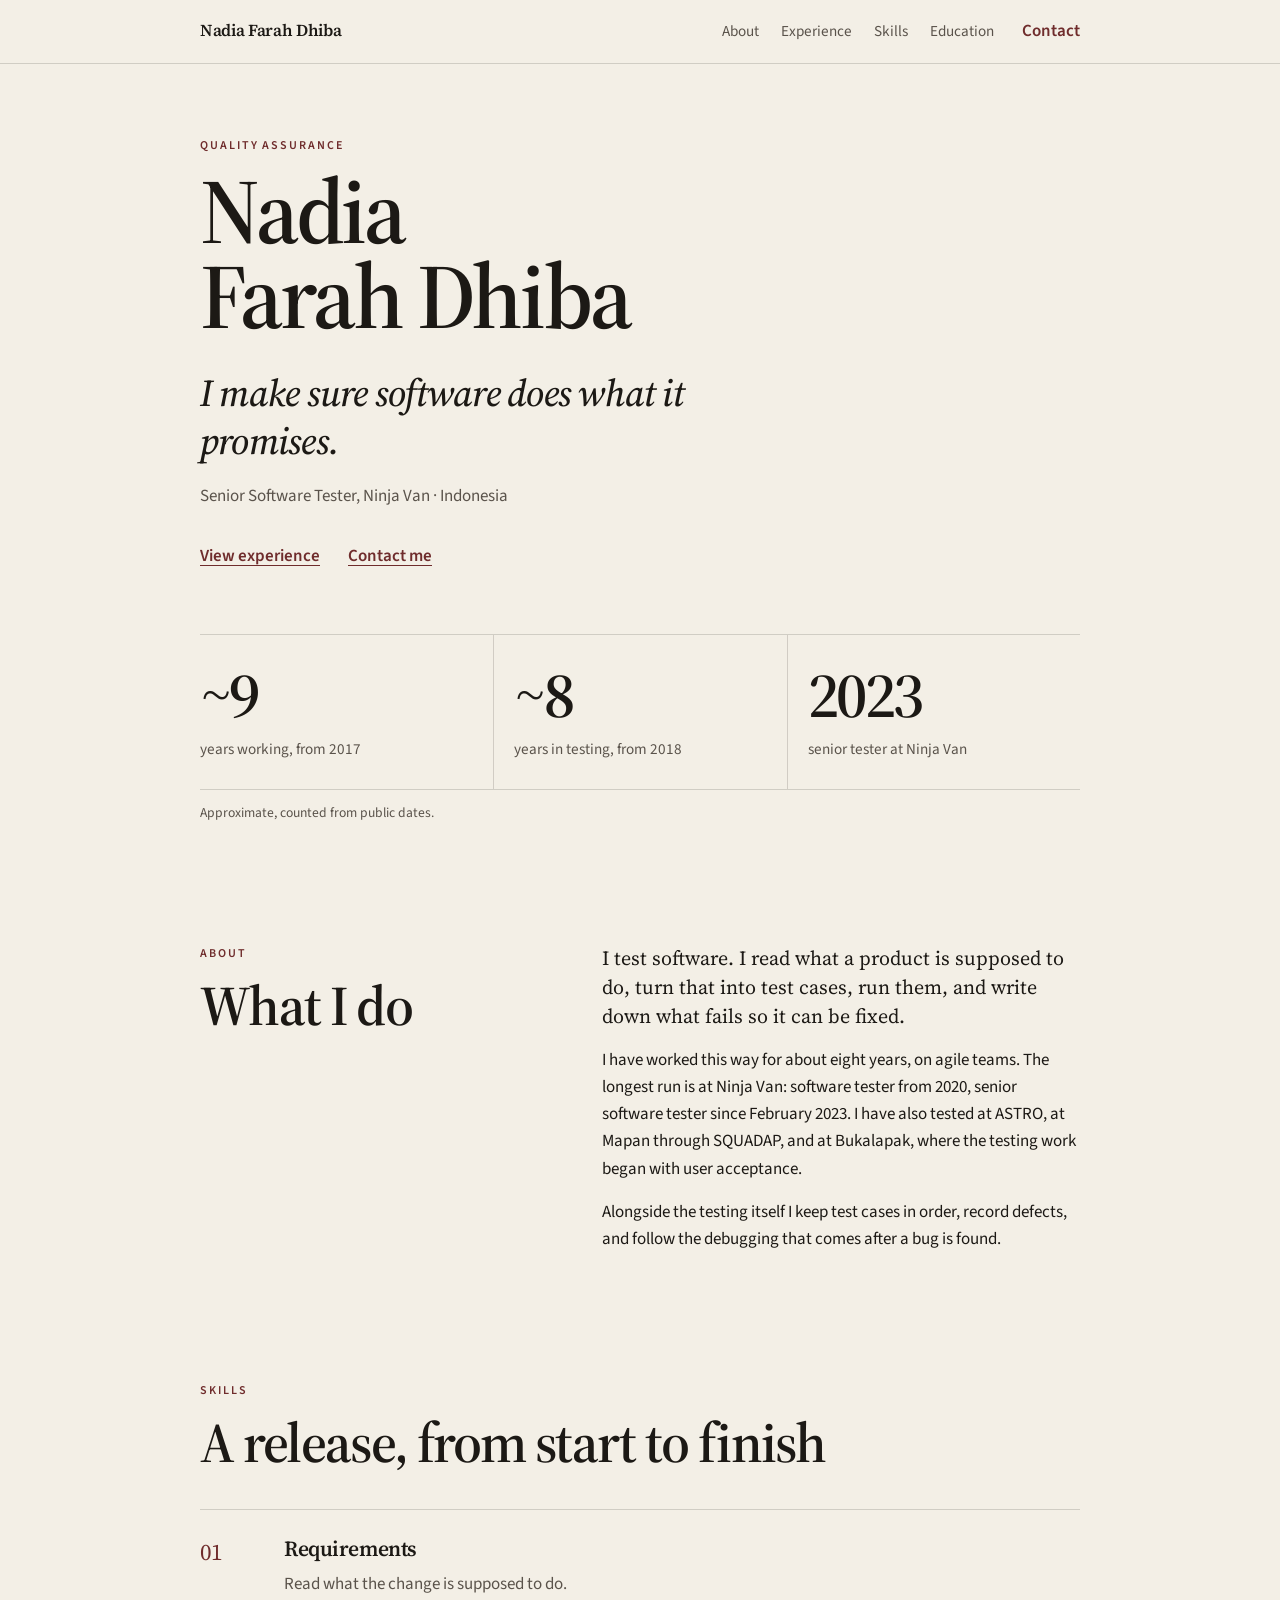
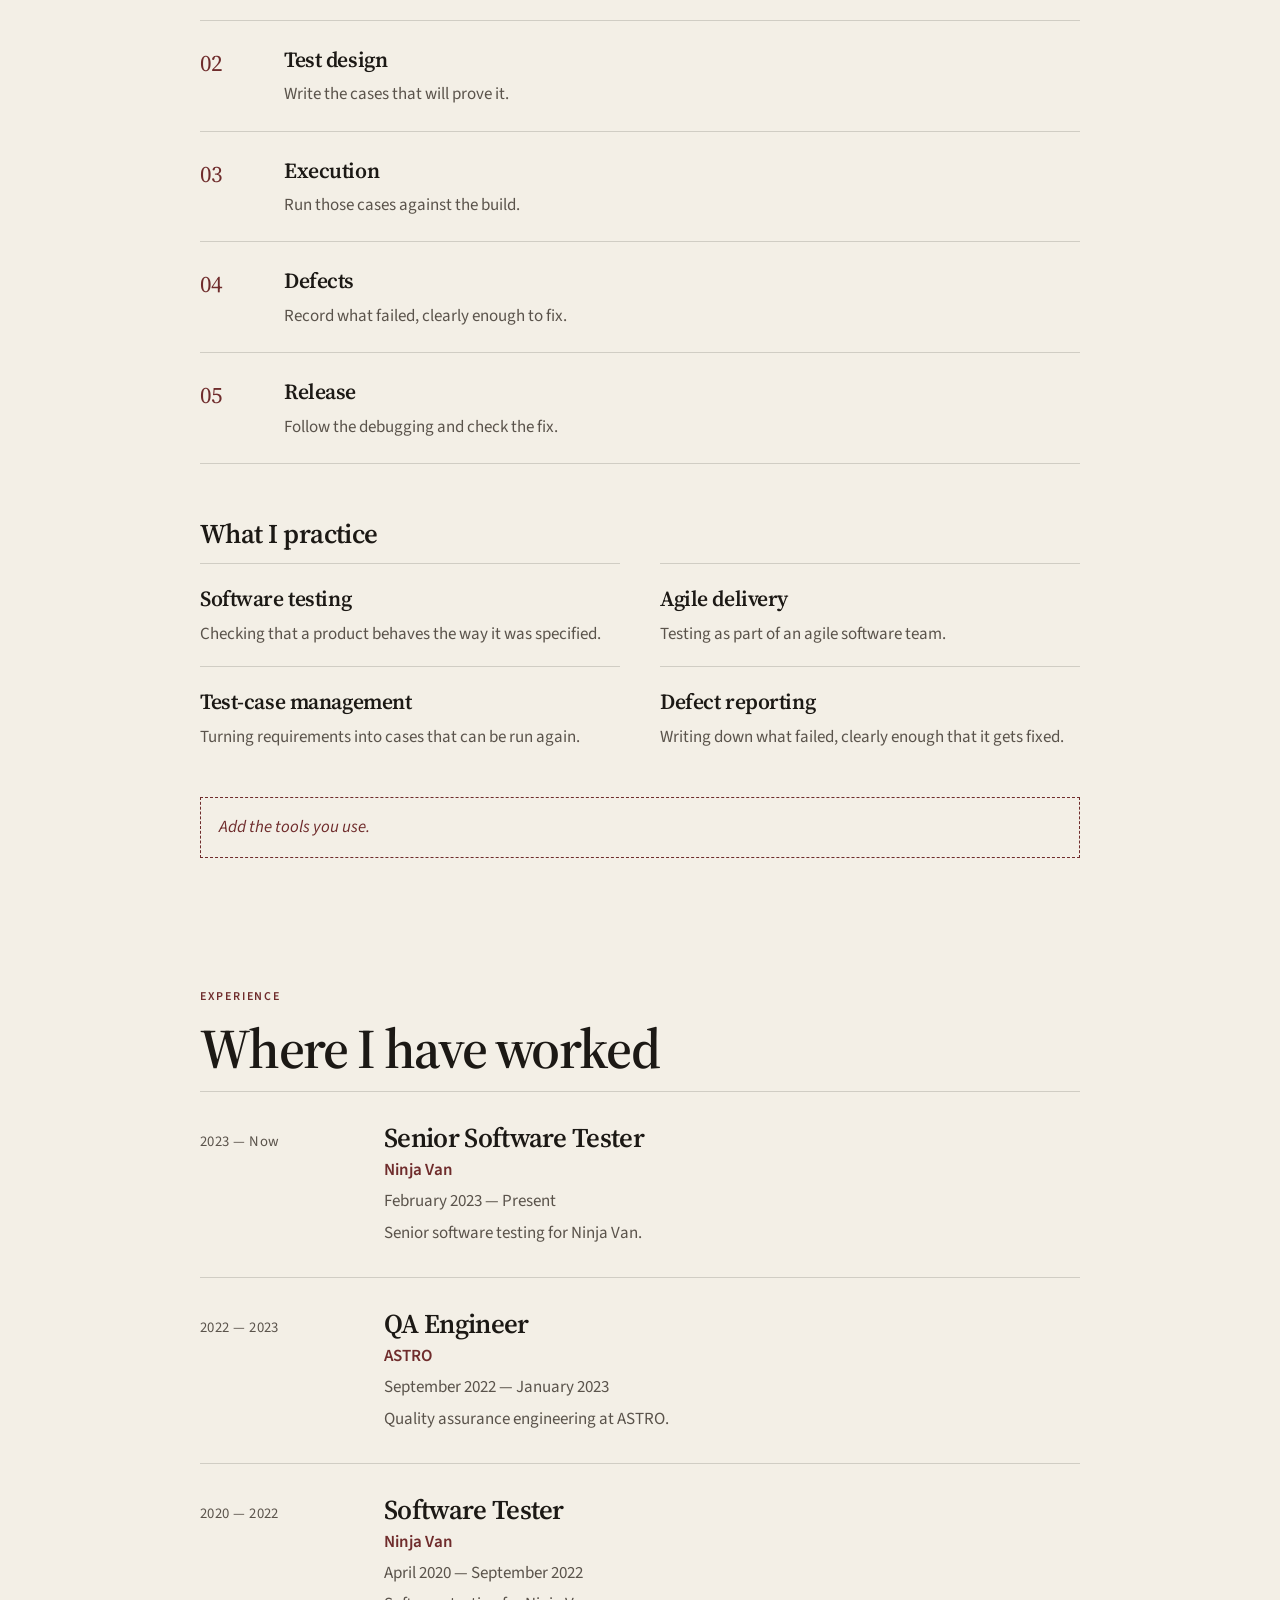
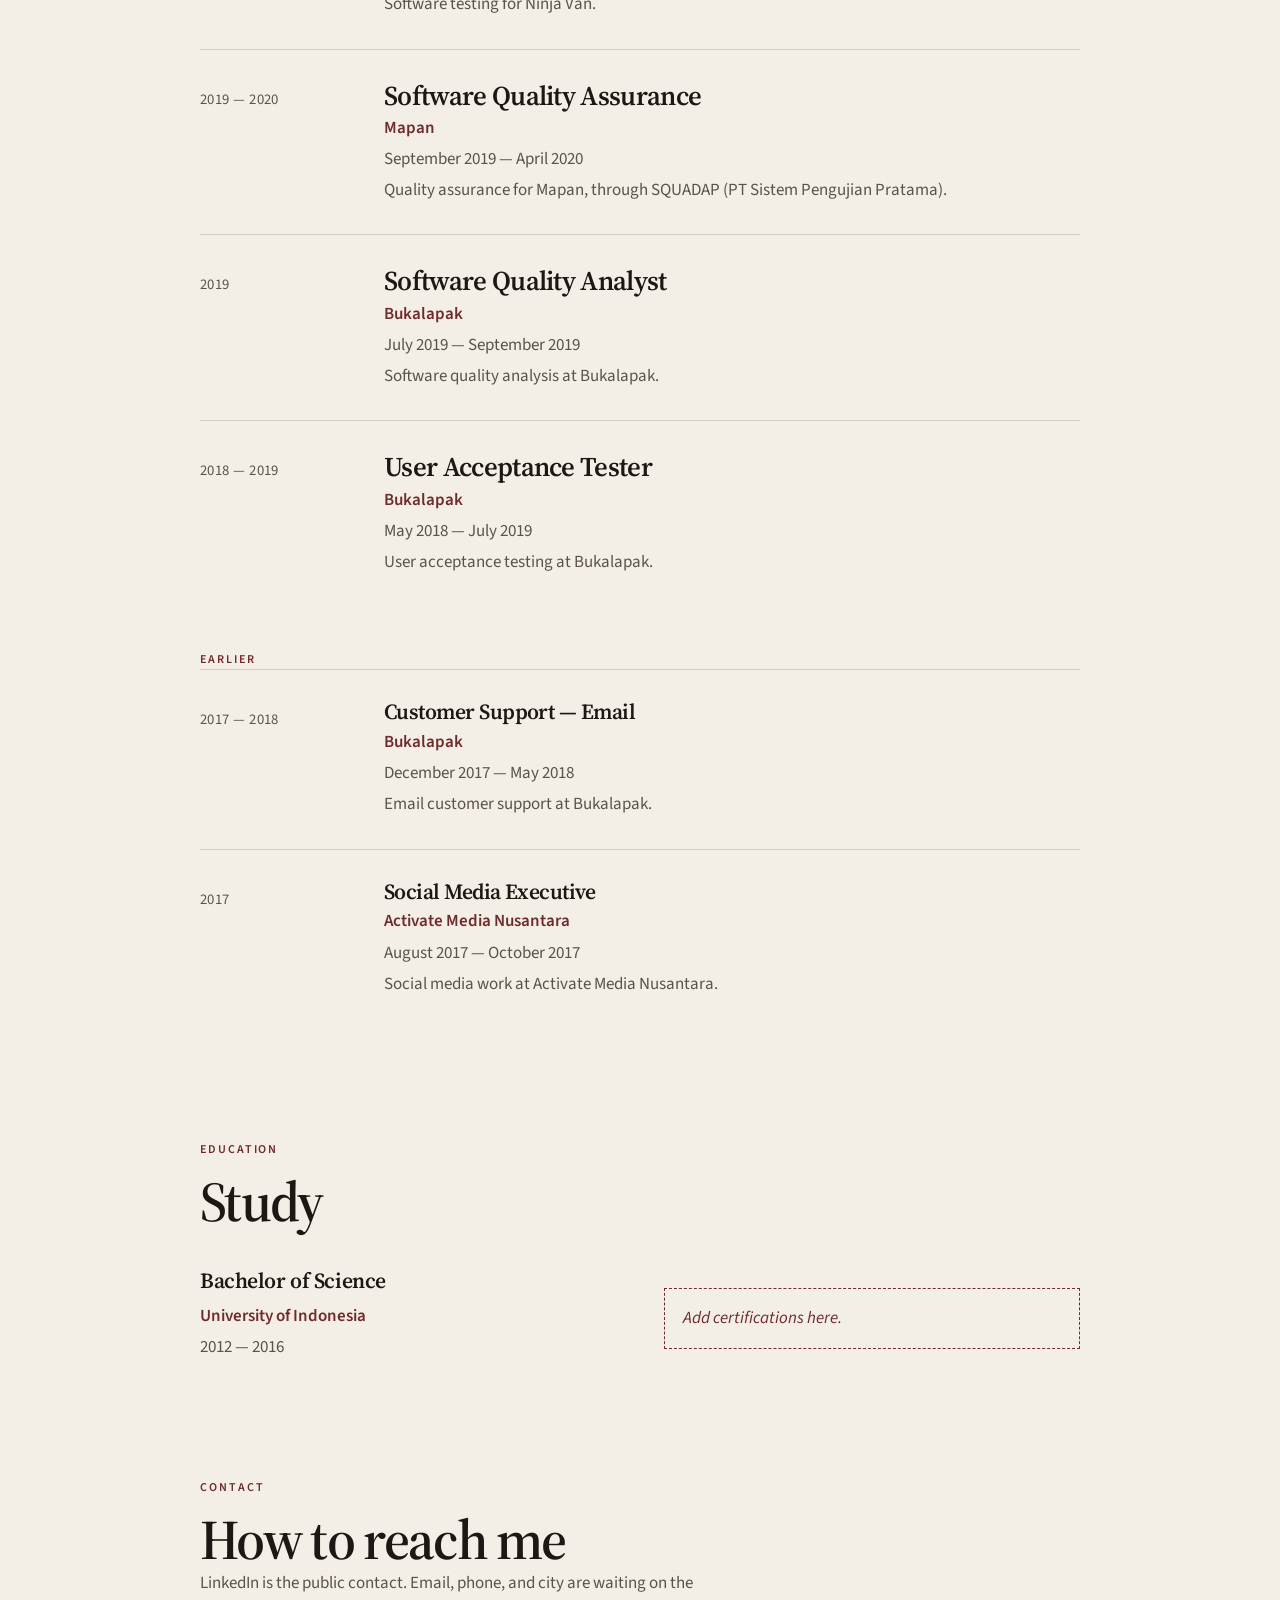
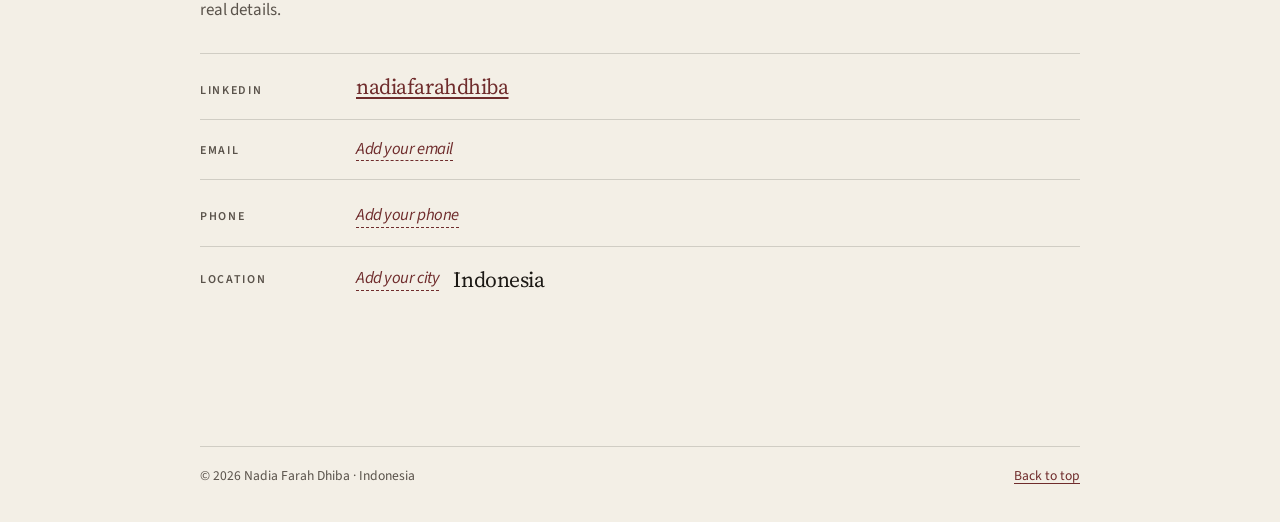
==== index.html @ 7f733e0b "Publish the editorial resume so it can be opened from a public link. Co-authored-by: Cursor <cursora" ====
<!DOCTYPE html>
<html lang="en">
<head>
<meta charset="utf-8">
<meta name="viewport" content="width=device-width, initial-scale=1">
<title>Nadia Farah Dhiba — Senior Software Tester</title>
<meta name="description" content="Nadia Farah Dhiba, senior software tester at Ninja Van. Experience, how she tests, and how to get in touch.">
<meta name="theme-color" content="#f3efe6">
<meta property="og:title" content="Nadia Farah Dhiba — Senior Software Tester">
<meta property="og:description" content="A resume: testing work at Ninja Van, ASTRO, Mapan, and Bukalapak.">
<meta property="og:type" content="profile">
<link rel="preconnect" href="https://fonts.googleapis.com">
<link rel="preconnect" href="https://fonts.gstatic.com" crossorigin>
<link href="https://fonts.googleapis.com/css2?family=Source+Sans+3:ital,wght@0,400;0,600;1,400&family=Source+Serif+4:ital,opsz,wght@0,8..60,500;0,8..60,600;1,8..60,500&display=swap" rel="stylesheet">
<link rel="stylesheet" href="css/styles.css">
<script>document.documentElement.classList.add("js");</script>
<script src="js/main.js" defer></script>
</head>
<body>
<a class="skip" href="#about">Skip to about</a>

<header class="site-nav">
  <div class="wrap nav-inner">
    <a class="brand" href="#top">Nadia Farah Dhiba</a>
    <nav class="links" aria-label="Sections" data-nav></nav>
    <a class="nav-contact" href="#contact" data-field="nav.contact">Contact</a>
  </div>
</header>

<main id="top">
  <section class="hero">
    <div class="wrap">
      <!-- Portrait: add an image here when you have one. Until then the name is the visual. -->
      <p class="kicker" data-field="hero.kicker"></p>
      <h1 class="name">
        <span data-field="hero.givenName"></span>
        <span data-field="hero.familyName"></span>
      </h1>
      <p class="tagline" data-field="hero.tagline"></p>
      <p class="role-line" data-field="hero.roleLine"></p>
      <p class="cta">
        <a href="#experience" data-field="hero.viewExperience"></a>
        <a href="#contact" data-field="hero.contact"></a>
      </p>
    </div>
  </section>

  <section class="stats reveal" aria-label="At a glance">
    <div class="wrap">
      <div class="stat-row" data-stats></div>
      <p class="stat-note" data-field="statsNote"></p>
    </div>
  </section>

  <section class="sec reveal" id="about">
    <div class="wrap about-grid">
      <div>
        <p class="kicker" data-field="about.kicker"></p>
        <h2 class="title" data-field="about.title"></h2>
      </div>
      <div class="prose" data-paragraphs="about.paragraphs"></div>
    </div>
  </section>

  <section class="sec reveal" id="skills">
    <div class="wrap">
      <p class="kicker" data-field="skills.kicker"></p>
      <h2 class="title" data-field="skills.title"></h2>
      <ol class="process" data-process></ol>
      <h3 class="subhead" data-field="skills.groupsTitle"></h3>
      <ul class="skill-list" data-skills></ul>
      <div data-tools></div>
    </div>
  </section>

  <section class="sec reveal" id="experience">
    <!-- Add real achievement bullets in js/main.js, on each job's bullets array. -->
    <div class="wrap">
      <p class="kicker" data-field="experience.kicker"></p>
      <h2 class="title" data-field="experience.title"></h2>
      <div class="jobs" data-jobs></div>
    </div>
  </section>

  <section class="sec reveal" id="education">
    <div class="wrap">
      <p class="kicker" data-field="education.kicker"></p>
      <h2 class="title" data-field="education.title"></h2>
      <div class="edu">
        <article data-degree></article>
        <div data-certs></div>
      </div>
    </div>
  </section>

  <section class="sec reveal" id="contact">
    <div class="wrap">
      <p class="kicker" data-field="contact.kicker"></p>
      <h2 class="title" data-field="contact.title"></h2>
      <p class="intro" data-field="contact.intro"></p>
      <dl class="contact-list" data-contact></dl>
    </div>
  </section>
</main>

<footer>
  <div class="wrap footer-inner">
    <span data-footer></span>
    <a href="#top" data-field="backToTop"></a>
  </div>
</footer>

<noscript>
  <p class="wrap noscript">This resume is drawn from js/main.js. Enable JavaScript to read it.</p>
</noscript>
</body>
</html>
---- css/styles.css ----
:root {
  --paper: #f3efe6;
  --ink: #1c1915;
  --muted: #5a534b;
  --line: rgba(28, 25, 21, 0.16);
  --accent: #6f2c2c;
  --serif: "Source Serif 4", Palatino, "Palatino Linotype", Georgia, serif;
  --sans: "Source Sans 3", "Helvetica Neue", Helvetica, Arial, sans-serif;
  --wrap: 880px;
  --nav: 64px;
}

* { box-sizing: border-box; }

html {
  scroll-behavior: smooth;
  scroll-padding-top: calc(var(--nav) + 12px);
}

body {
  margin: 0;
  background: var(--paper);
  color: var(--ink);
  font-family: var(--sans);
  font-size: 17px;
  line-height: 1.6;
  font-weight: 400;
  text-rendering: optimizeLegibility;
  -webkit-font-smoothing: antialiased;
}

::selection {
  background: #ead7d2;
  color: var(--ink);
}

:focus-visible {
  outline: 2px solid var(--accent);
  outline-offset: 3px;
}

a { color: inherit; }

.skip {
  position: absolute;
  left: 16px;
  top: -48px;
  background: var(--paper);
  color: var(--ink);
  padding: 8px 12px;
  z-index: 40;
}

.skip:focus { top: 12px; }

.wrap {
  width: min(var(--wrap), calc(100% - 48px));
  margin-inline: auto;
}

.site-nav {
  position: sticky;
  top: 0;
  z-index: 20;
  height: var(--nav);
  background: var(--paper);
  border-bottom: 1px solid var(--line);
}

.nav-inner {
  height: 100%;
  display: flex;
  align-items: center;
  gap: 28px;
}

.brand {
  font-family: var(--serif);
  font-weight: 600;
  font-size: 1.05rem;
  letter-spacing: -0.02em;
  text-decoration: none;
  margin-right: auto;
  white-space: nowrap;
}

.links {
  display: flex;
  gap: 22px;
}

.links a {
  color: var(--muted);
  text-decoration: none;
  font-size: 0.95rem;
  padding: 10px 0;
}

.links a:hover { color: var(--ink); }

.nav-contact {
  color: var(--accent);
  text-decoration: none;
  font-weight: 600;
  padding: 10px 0;
  white-space: nowrap;
}

.nav-contact:hover { text-decoration: underline; text-underline-offset: 4px; }

.hero { padding: 72px 0 28px; }

.kicker {
  margin: 0 0 14px;
  font-size: 0.75rem;
  font-weight: 600;
  letter-spacing: 0.16em;
  text-transform: uppercase;
  color: var(--accent);
}

.name {
  margin: 0;
  font-family: var(--serif);
  font-weight: 600;
  font-size: clamp(52px, 8vw, 92px);
  letter-spacing: -0.035em;
  line-height: 0.92;
}

.name span { display: block; }

.tagline {
  margin: 32px 0 0;
  max-width: 16em;
  font-family: var(--serif);
  font-style: italic;
  font-weight: 500;
  font-size: clamp(26px, 3.2vw, 38px);
  letter-spacing: -0.02em;
  line-height: 1.25;
}

.role-line {
  margin: 18px 0 0;
  color: var(--muted);
}

.cta {
  display: flex;
  flex-wrap: wrap;
  gap: 12px 28px;
  margin: 32px 0 0;
}

.cta a {
  color: var(--accent);
  font-weight: 600;
  text-underline-offset: 4px;
}

.stats { padding: 36px 0 8px; }

.stat-row {
  display: grid;
  grid-template-columns: repeat(3, minmax(0, 1fr));
  border-top: 1px solid var(--line);
  border-bottom: 1px solid var(--line);
}

.stat {
  padding: 28px 20px 28px 0;
}

.stat + .stat {
  padding-left: 20px;
  border-left: 1px solid var(--line);
}

.stat b {
  display: block;
  font-family: var(--serif);
  font-weight: 600;
  font-size: clamp(40px, 5vw, 64px);
  letter-spacing: -0.04em;
  line-height: 1;
}

.stat span {
  display: block;
  margin-top: 10px;
  max-width: 16em;
  color: var(--muted);
  font-size: 0.95rem;
}

.stat-note {
  margin: 12px 0 0;
  color: var(--muted);
  font-size: 0.85rem;
}

.sec { padding: clamp(72px, 10vw, 112px) 0 0; }

.title {
  margin: 0;
  font-family: var(--serif);
  font-weight: 600;
  font-size: clamp(36px, 5vw, 56px);
  letter-spacing: -0.03em;
  line-height: 1.05;
}

.about-grid {
  display: grid;
  grid-template-columns: minmax(0, 0.85fr) minmax(0, 1.15fr);
  gap: 28px 48px;
  align-items: start;
}

.prose p,
.intro {
  margin: 0 0 16px;
  max-width: 62ch;
}

.prose p:first-child {
  font-family: var(--serif);
  font-size: 1.25rem;
  line-height: 1.45;
}

.process {
  list-style: none;
  margin: 36px 0 0;
  padding: 0;
}

.process li {
  display: grid;
  grid-template-columns: 4.5rem minmax(0, 1fr);
  gap: 8px 12px;
  padding: 22px 0;
  border-top: 1px solid var(--line);
}

.process li:last-child { border-bottom: 1px solid var(--line); }

.step-no {
  font-family: var(--serif);
  font-size: 1.45rem;
  letter-spacing: -0.03em;
  color: var(--accent);
  padding-top: 2px;
}

.process h3,
.skill-list h3,
.degree h3 {
  margin: 0;
  font-family: var(--serif);
  font-size: 1.35rem;
  font-weight: 600;
  letter-spacing: -0.02em;
}

.process p,
.skill-list p,
.degree p,
.job .scope,
.job .period {
  margin: 4px 0 0;
  color: var(--muted);
}

.subhead {
  margin: 48px 0 0;
  font-family: var(--serif);
  font-size: 1.7rem;
  font-weight: 600;
  letter-spacing: -0.02em;
}

.skill-list {
  list-style: none;
  margin: 8px 0 0;
  padding: 0;
  display: grid;
  grid-template-columns: 1fr 1fr;
  gap: 0 40px;
}

.skill-list li {
  padding: 18px 0;
  border-top: 1px solid var(--line);
}

.unfilled {
  margin-top: 28px;
  padding: 16px 18px;
  border: 1px dashed var(--accent);
  color: var(--accent);
  font-style: italic;
}

.tool-list {
  margin: 12px 0 0;
  padding-left: 1.15rem;
}

.tool-list li { margin: 4px 0; }

.jobs { margin-top: 12px; }

.earlier-label {
  margin: 36px 0 0;
  padding-top: 8px;
}

.job {
  display: grid;
  grid-template-columns: 9.5rem minmax(0, 1fr);
  gap: 6px 32px;
  padding: 30px 0;
  border-top: 1px solid var(--line);
}

.when {
  margin: 0;
  padding-top: 8px;
  color: var(--muted);
  font-size: 0.92rem;
  letter-spacing: 0.03em;
}

.job h3 {
  margin: 0;
  font-family: var(--serif);
  font-size: 1.7rem;
  font-weight: 600;
  letter-spacing: -0.025em;
  line-height: 1.15;
}

.job.earlier h3 { font-size: 1.35rem; }

.company,
.degree .company {
  margin: 4px 0 0;
  color: var(--accent);
  font-weight: 600;
}

.job ul {
  margin: 12px 0 0;
  padding-left: 1.15rem;
}

.job li { margin: 6px 0; }

.edu {
  display: grid;
  grid-template-columns: 1fr 1fr;
  gap: 32px 48px;
  margin-top: 28px;
  align-items: start;
}

.degree { padding-top: 4px; }

.intro { color: var(--muted); }

.contact-list {
  margin: 28px 0 0;
  padding: 0;
}

.contact-row {
  display: grid;
  grid-template-columns: 8.5rem minmax(0, 1fr);
  gap: 12px 20px;
  align-items: baseline;
  padding: 18px 0;
  border-top: 1px solid var(--line);
}

.contact-row dt {
  margin: 0;
  font-size: 0.75rem;
  font-weight: 600;
  letter-spacing: 0.14em;
  text-transform: uppercase;
  color: var(--muted);
}

.contact-row dd {
  margin: 0;
  font-family: var(--serif);
  font-size: 1.35rem;
  letter-spacing: -0.02em;
  line-height: 1.35;
}

.contact-row a { color: var(--accent); text-underline-offset: 3px; }

.value-line {
  display: flex;
  flex-wrap: wrap;
  align-items: center;
  gap: 10px 14px;
}

.is-placeholder {
  color: var(--accent);
  font-style: italic;
  font-family: var(--sans);
  font-size: 1.05rem;
  border-bottom: 1px dashed var(--accent);
}

.copy {
  appearance: none;
  border: 1px solid var(--accent);
  background: transparent;
  color: var(--accent);
  font: 600 0.85rem/1 var(--sans);
  letter-spacing: 0.08em;
  text-transform: uppercase;
  min-height: 44px;
  padding: 0 14px;
  cursor: pointer;
}

.copy:hover { background: var(--accent); color: var(--paper); }

footer {
  margin-top: clamp(72px, 10vw, 112px);
  padding: 22px 0 36px;
  color: var(--muted);
  font-size: 0.85rem;
}

.footer-inner {
  display: flex;
  justify-content: space-between;
  gap: 12px 24px;
  flex-wrap: wrap;
  border-top: 1px solid var(--line);
  padding-top: 18px;
}

footer a { color: var(--accent); text-underline-offset: 3px; }

.noscript {
  padding: 24px 0 48px;
}

.js .reveal {
  opacity: 0;
  transform: translateY(18px);
}

.js .reveal.in {
  opacity: 1;
  transform: none;
  transition: opacity 0.7s ease, transform 0.7s ease;
}

@media (max-width: 720px) {
  .wrap { width: min(var(--wrap), calc(100% - 32px)); }

  .site-nav { height: auto; }

  .nav-inner {
    flex-wrap: wrap;
    height: auto;
    padding: 10px 0;
    gap: 4px 16px;
  }

  .links {
    order: 3;
    width: 100%;
    gap: 16px;
    overflow-x: auto;
    flex-wrap: nowrap;
  }

  .about-grid,
  .edu,
  .skill-list,
  .stat-row,
  .job,
  .contact-row {
    grid-template-columns: 1fr;
  }

  .stat + .stat {
    padding-left: 0;
    border-left: 0;
    border-top: 1px solid var(--line);
  }

  .stat { padding: 22px 0; }

  .when { padding-top: 0; }

  .job { gap: 4px; padding: 24px 0; }

  .contact-row dd { font-size: 1.2rem; }
}

@media (prefers-reduced-motion: reduce) {
  html { scroll-behavior: auto; }

  .js .reveal {
    opacity: 1;
    transform: none;
    transition: none;
  }
}

@media print {
  .site-nav, .skip, .cta, .copy { display: none; }
  .js .reveal { opacity: 1; transform: none; }
  body { background: white; }
}
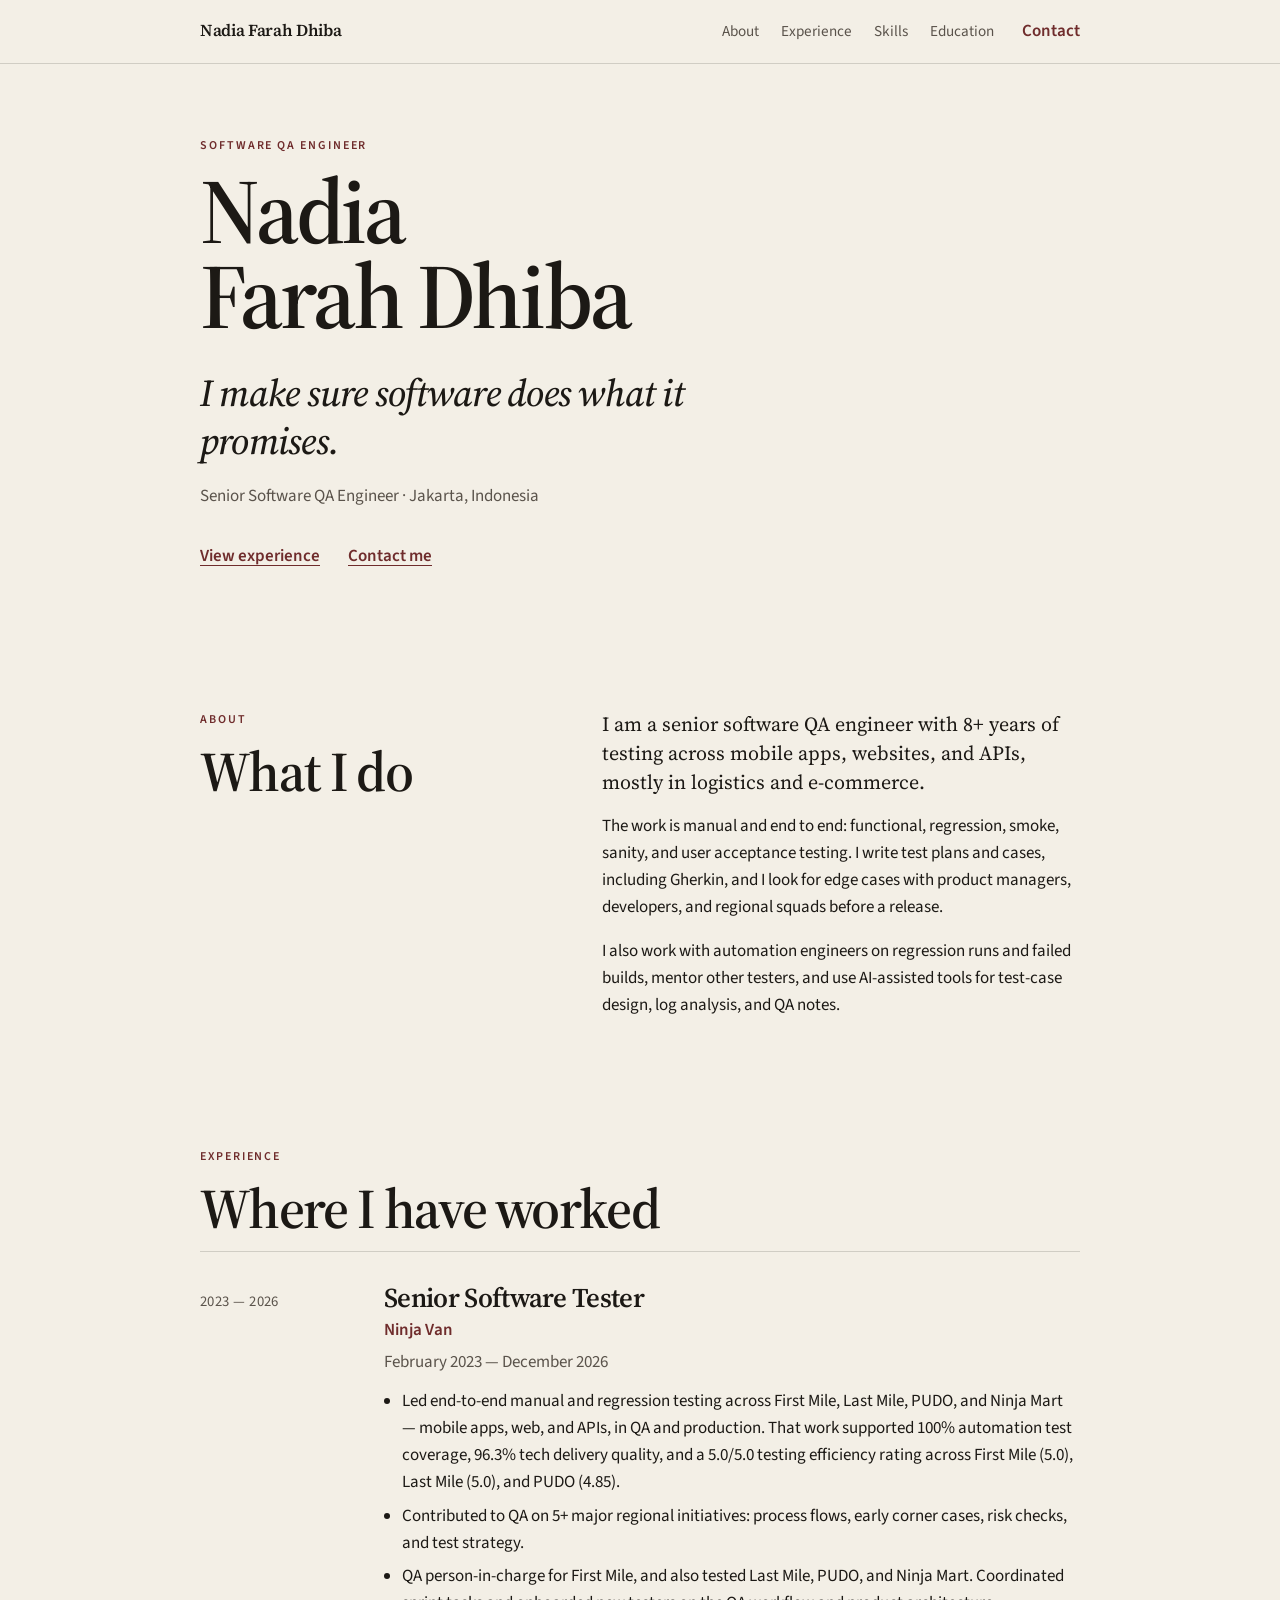
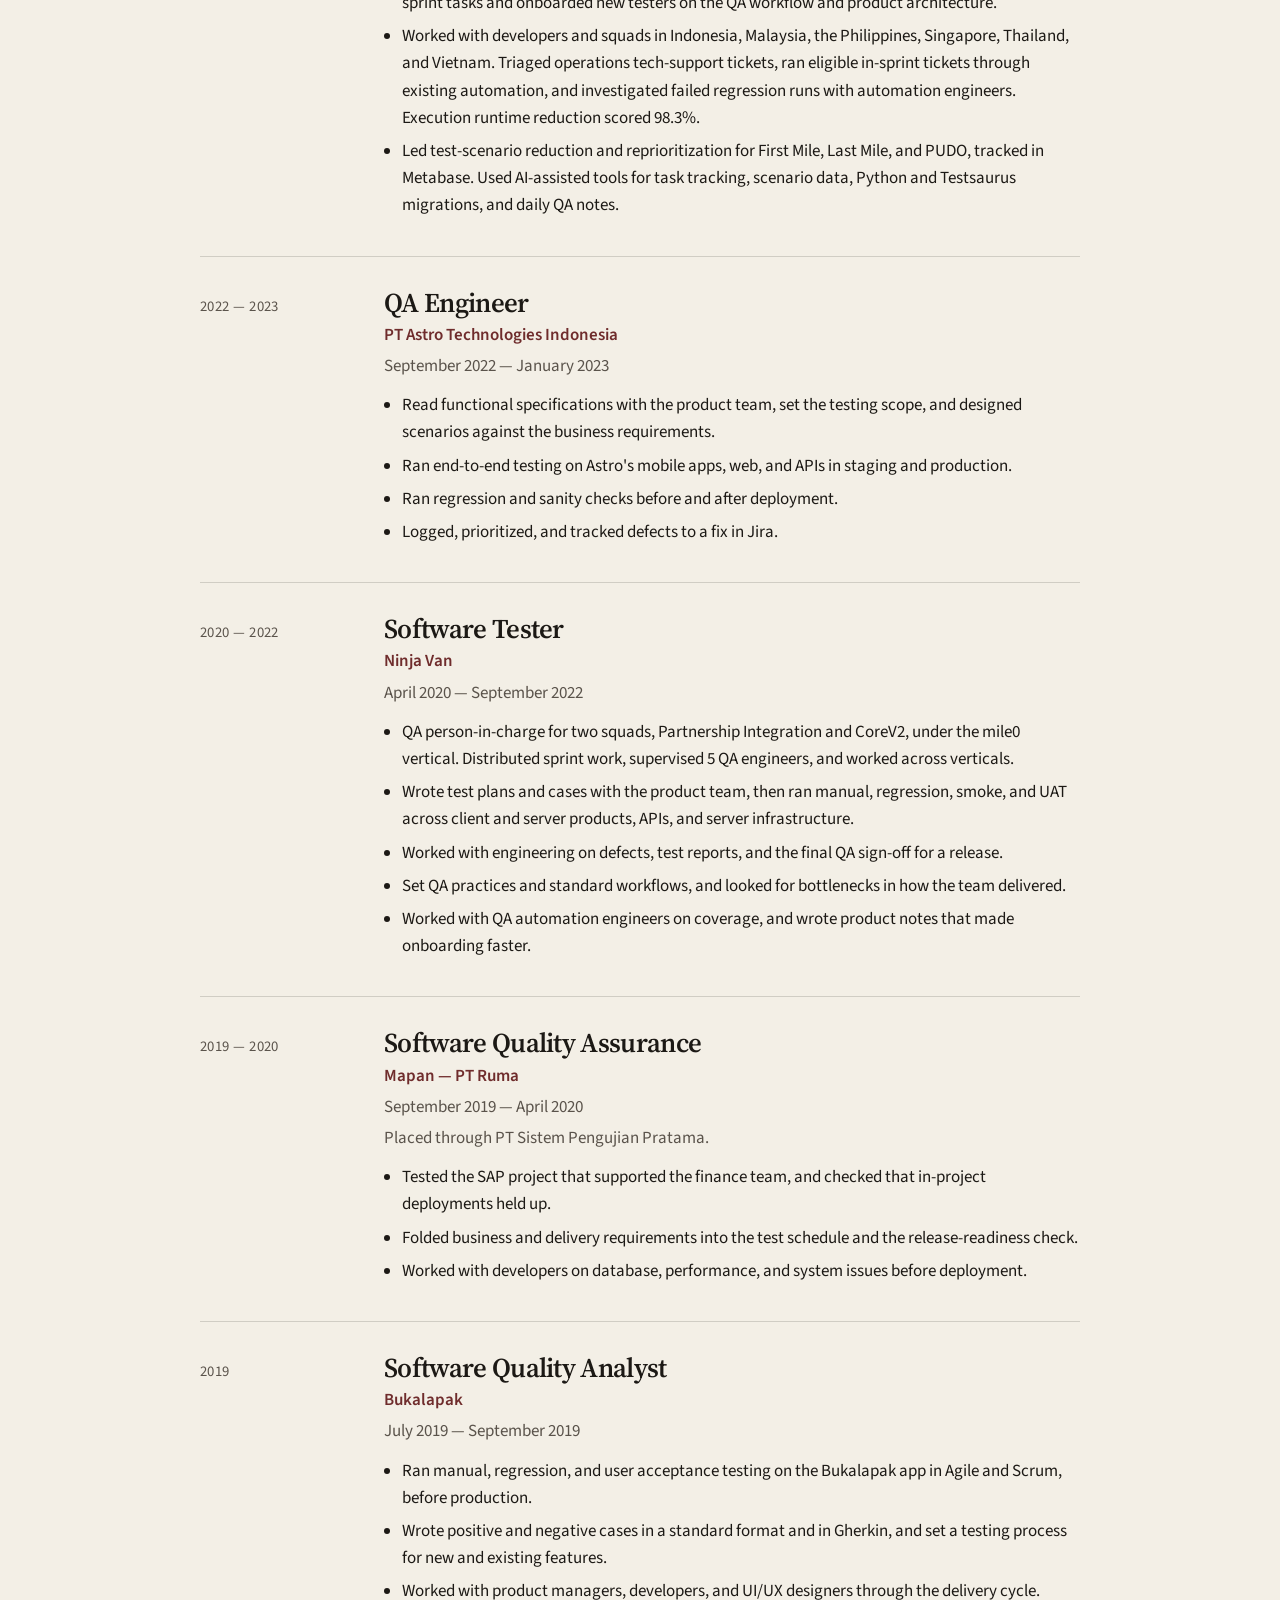
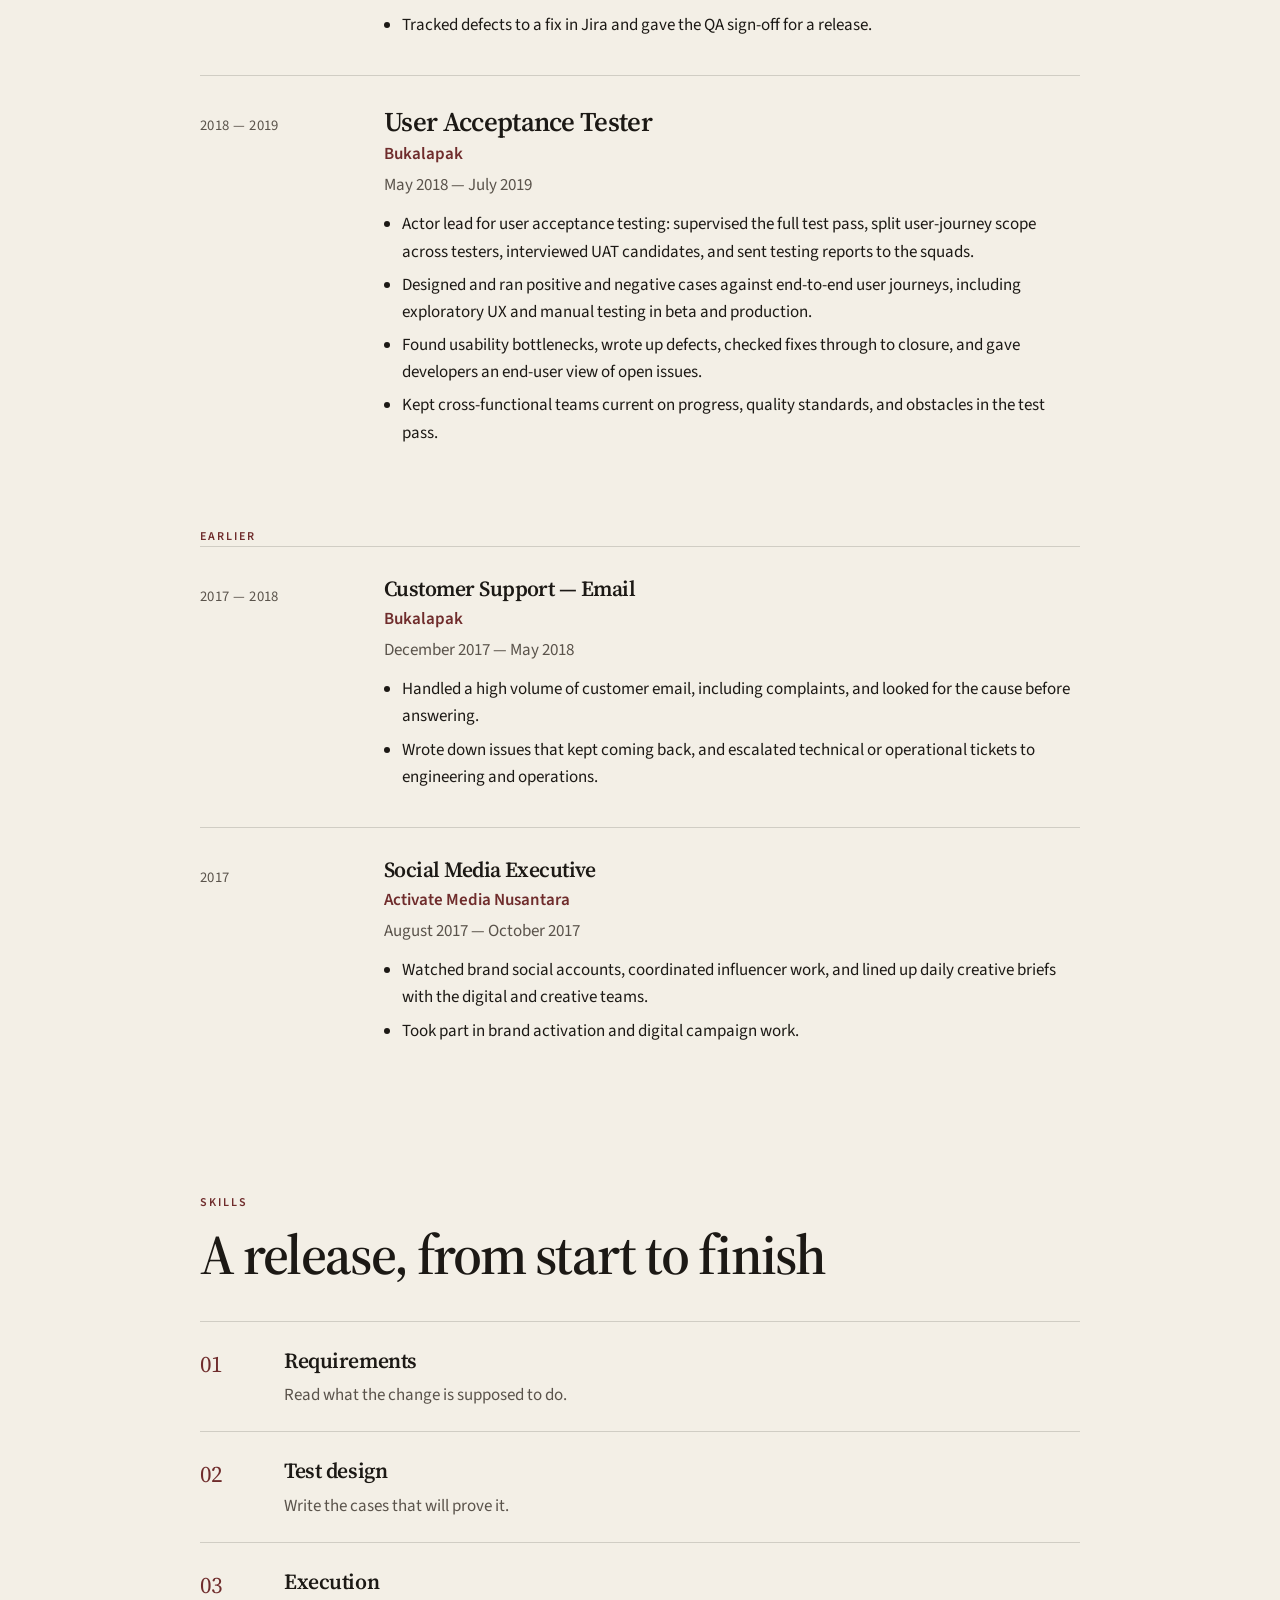
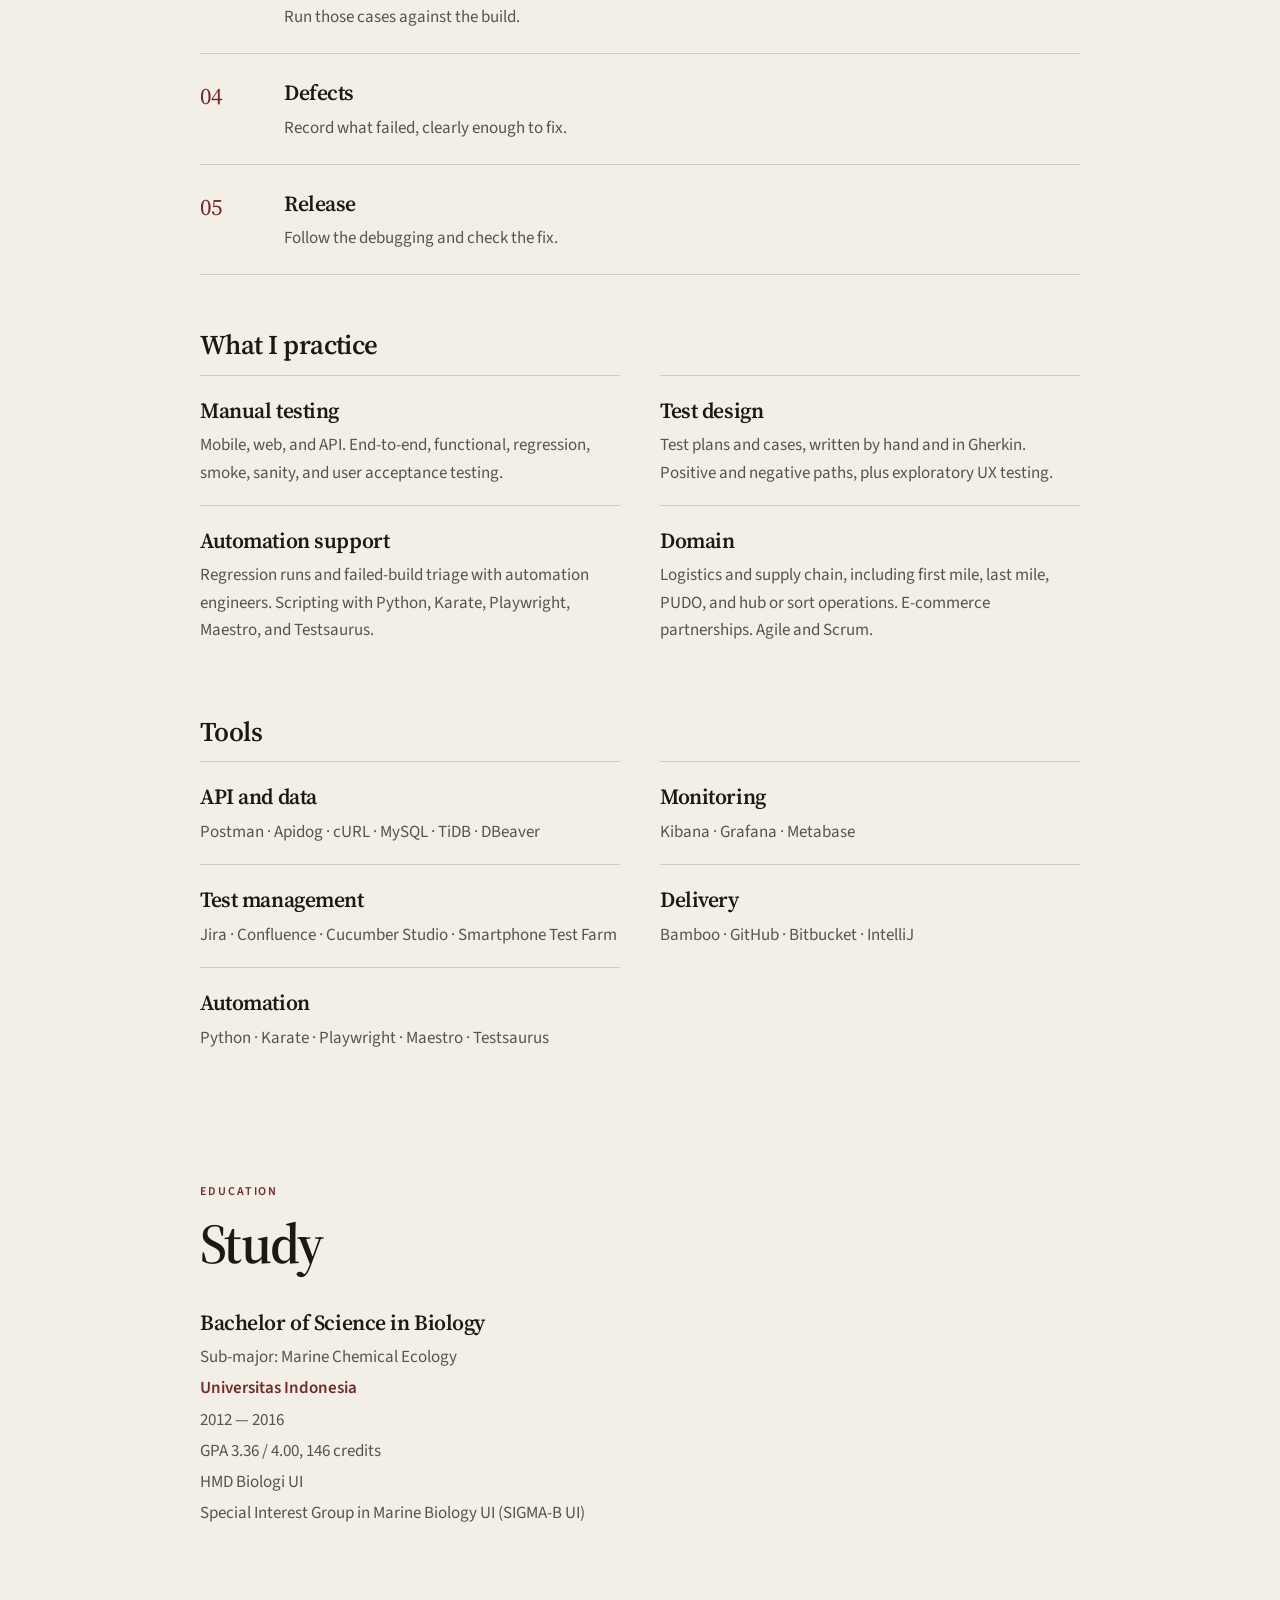
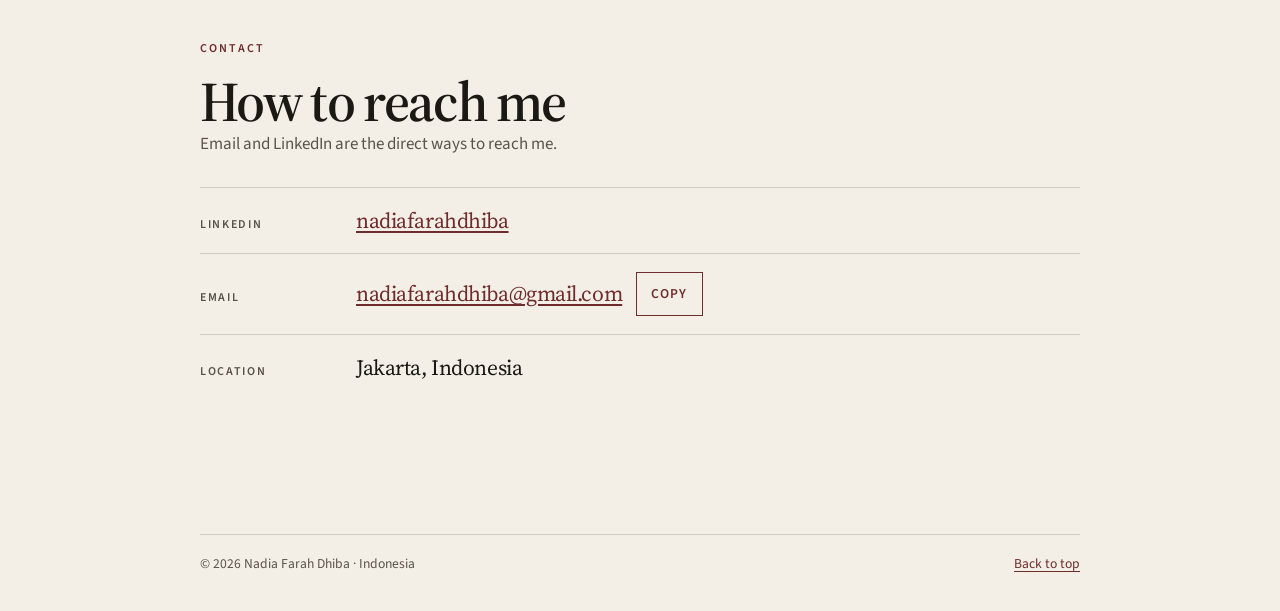
==== commit 26fc8bec: "Show the resume's real experience, tools, and contact details. The introduction no longer presents a" ====
--- a/index.html
+++ b/index.html
@@ -3,11 +3,11 @@
 <head>
 <meta charset="utf-8">
 <meta name="viewport" content="width=device-width, initial-scale=1">
-<title>Nadia Farah Dhiba — Senior Software Tester</title>
-<meta name="description" content="Nadia Farah Dhiba, senior software tester at Ninja Van. Experience, how she tests, and how to get in touch.">
+<title>Nadia Farah Dhiba — Senior Software QA Engineer</title>
+<meta name="description" content="Nadia Farah Dhiba, senior software QA engineer in Jakarta. Experience, tools, and how to get in touch.">
 <meta name="theme-color" content="#f3efe6">
-<meta property="og:title" content="Nadia Farah Dhiba — Senior Software Tester">
-<meta property="og:description" content="A resume: testing work at Ninja Van, ASTRO, Mapan, and Bukalapak.">
+<meta property="og:title" content="Nadia Farah Dhiba — Senior Software QA Engineer">
+<meta property="og:description" content="A resume: quality assurance across mobile, web, and APIs.">
 <meta property="og:type" content="profile">
 <link rel="preconnect" href="https://fonts.googleapis.com">
 <link rel="preconnect" href="https://fonts.gstatic.com" crossorigin>
@@ -45,13 +45,6 @@
     </div>
   </section>
 
-  <section class="stats reveal" aria-label="At a glance">
-    <div class="wrap">
-      <div class="stat-row" data-stats></div>
-      <p class="stat-note" data-field="statsNote"></p>
-    </div>
-  </section>
-
   <section class="sec reveal" id="about">
     <div class="wrap about-grid">
       <div>
@@ -62,6 +55,14 @@
     </div>
   </section>
 
+  <section class="sec reveal" id="experience">
+    <div class="wrap">
+      <p class="kicker" data-field="experience.kicker"></p>
+      <h2 class="title" data-field="experience.title"></h2>
+      <div class="jobs" data-jobs></div>
+    </div>
+  </section>
+
   <section class="sec reveal" id="skills">
     <div class="wrap">
       <p class="kicker" data-field="skills.kicker"></p>
@@ -69,16 +70,8 @@
       <ol class="process" data-process></ol>
       <h3 class="subhead" data-field="skills.groupsTitle"></h3>
       <ul class="skill-list" data-skills></ul>
+      <h3 class="subhead" data-field="toolsTitle"></h3>
       <div data-tools></div>
-    </div>
-  </section>
-
-  <section class="sec reveal" id="experience">
-    <!-- Add real achievement bullets in js/main.js, on each job's bullets array. -->
-    <div class="wrap">
-      <p class="kicker" data-field="experience.kicker"></p>
-      <h2 class="title" data-field="experience.title"></h2>
-      <div class="jobs" data-jobs></div>
     </div>
   </section>
 
--- a/css/styles.css
+++ b/css/styles.css
@@ -366,6 +366,8 @@
   align-items: start;
 }
 
+.edu-single { grid-template-columns: minmax(0, 36rem); }
+
 .degree { padding-top: 4px; }
 
 .intro { color: var(--muted); }
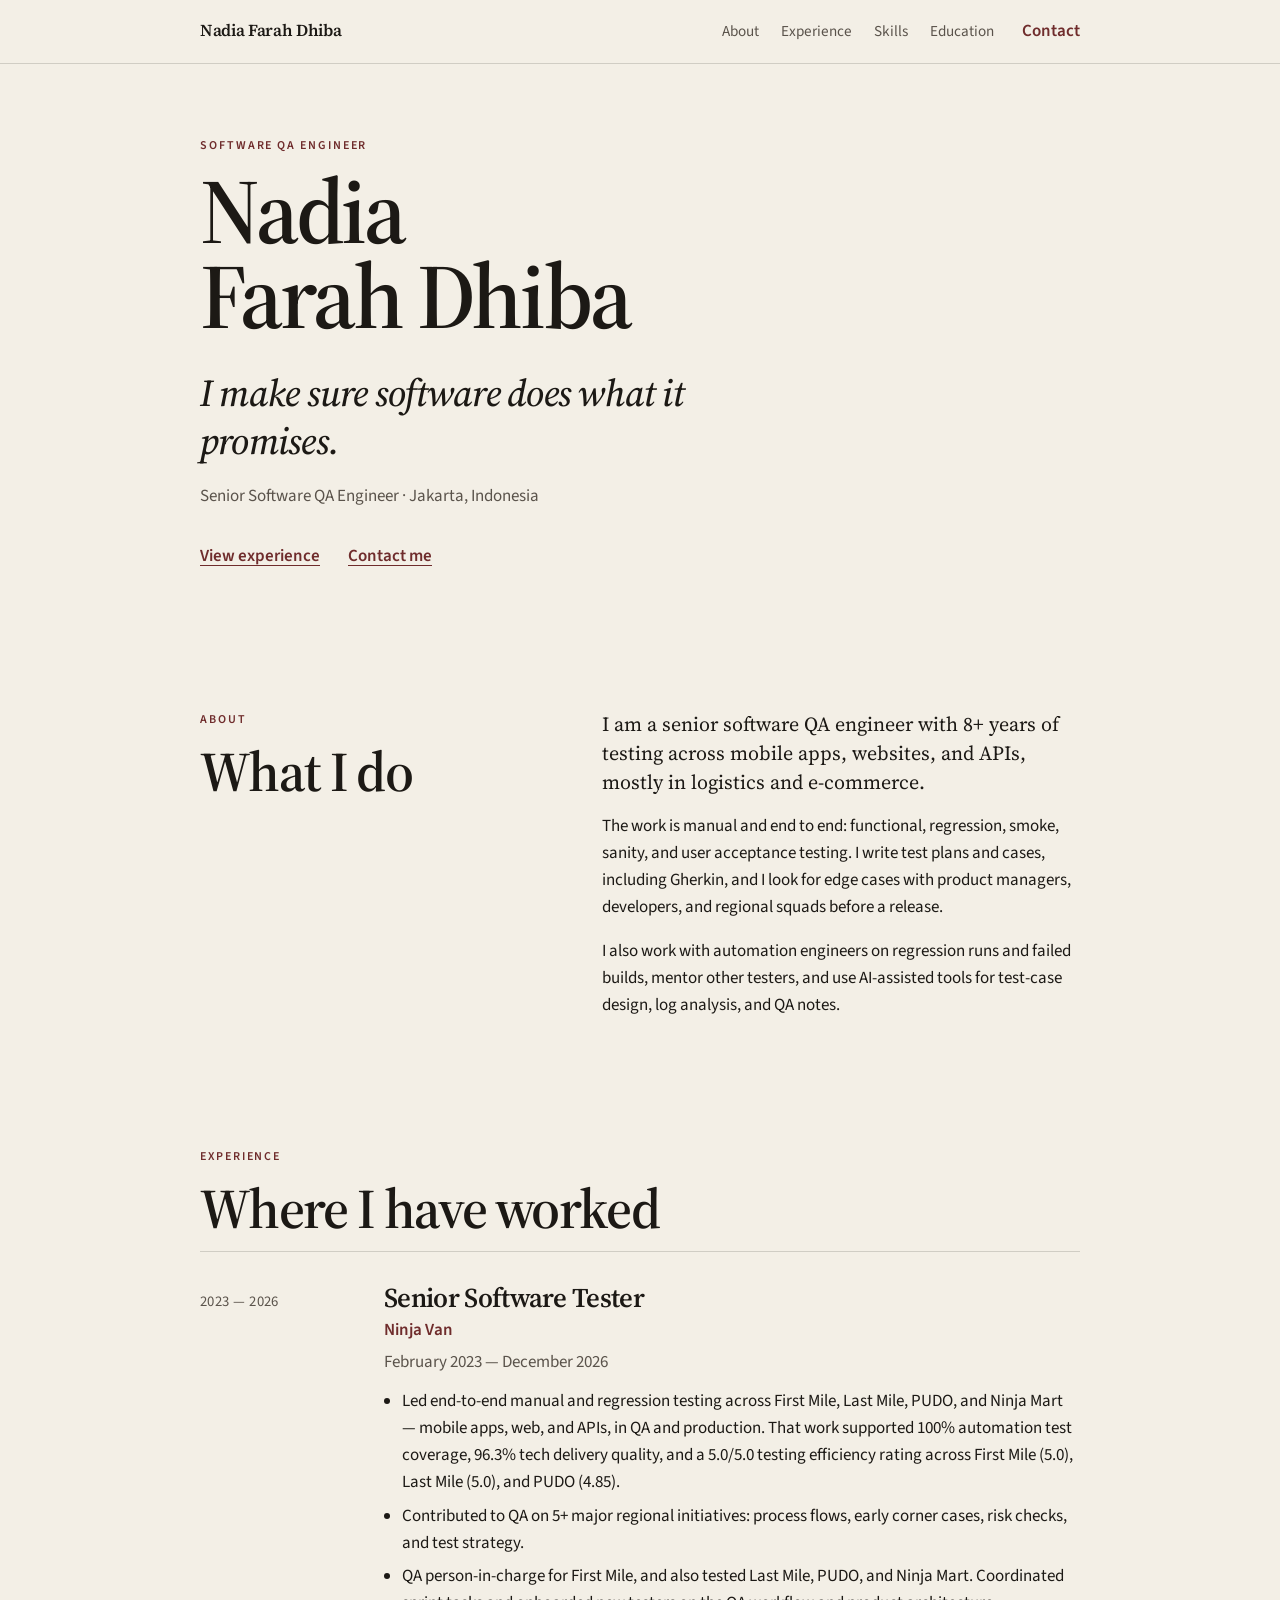
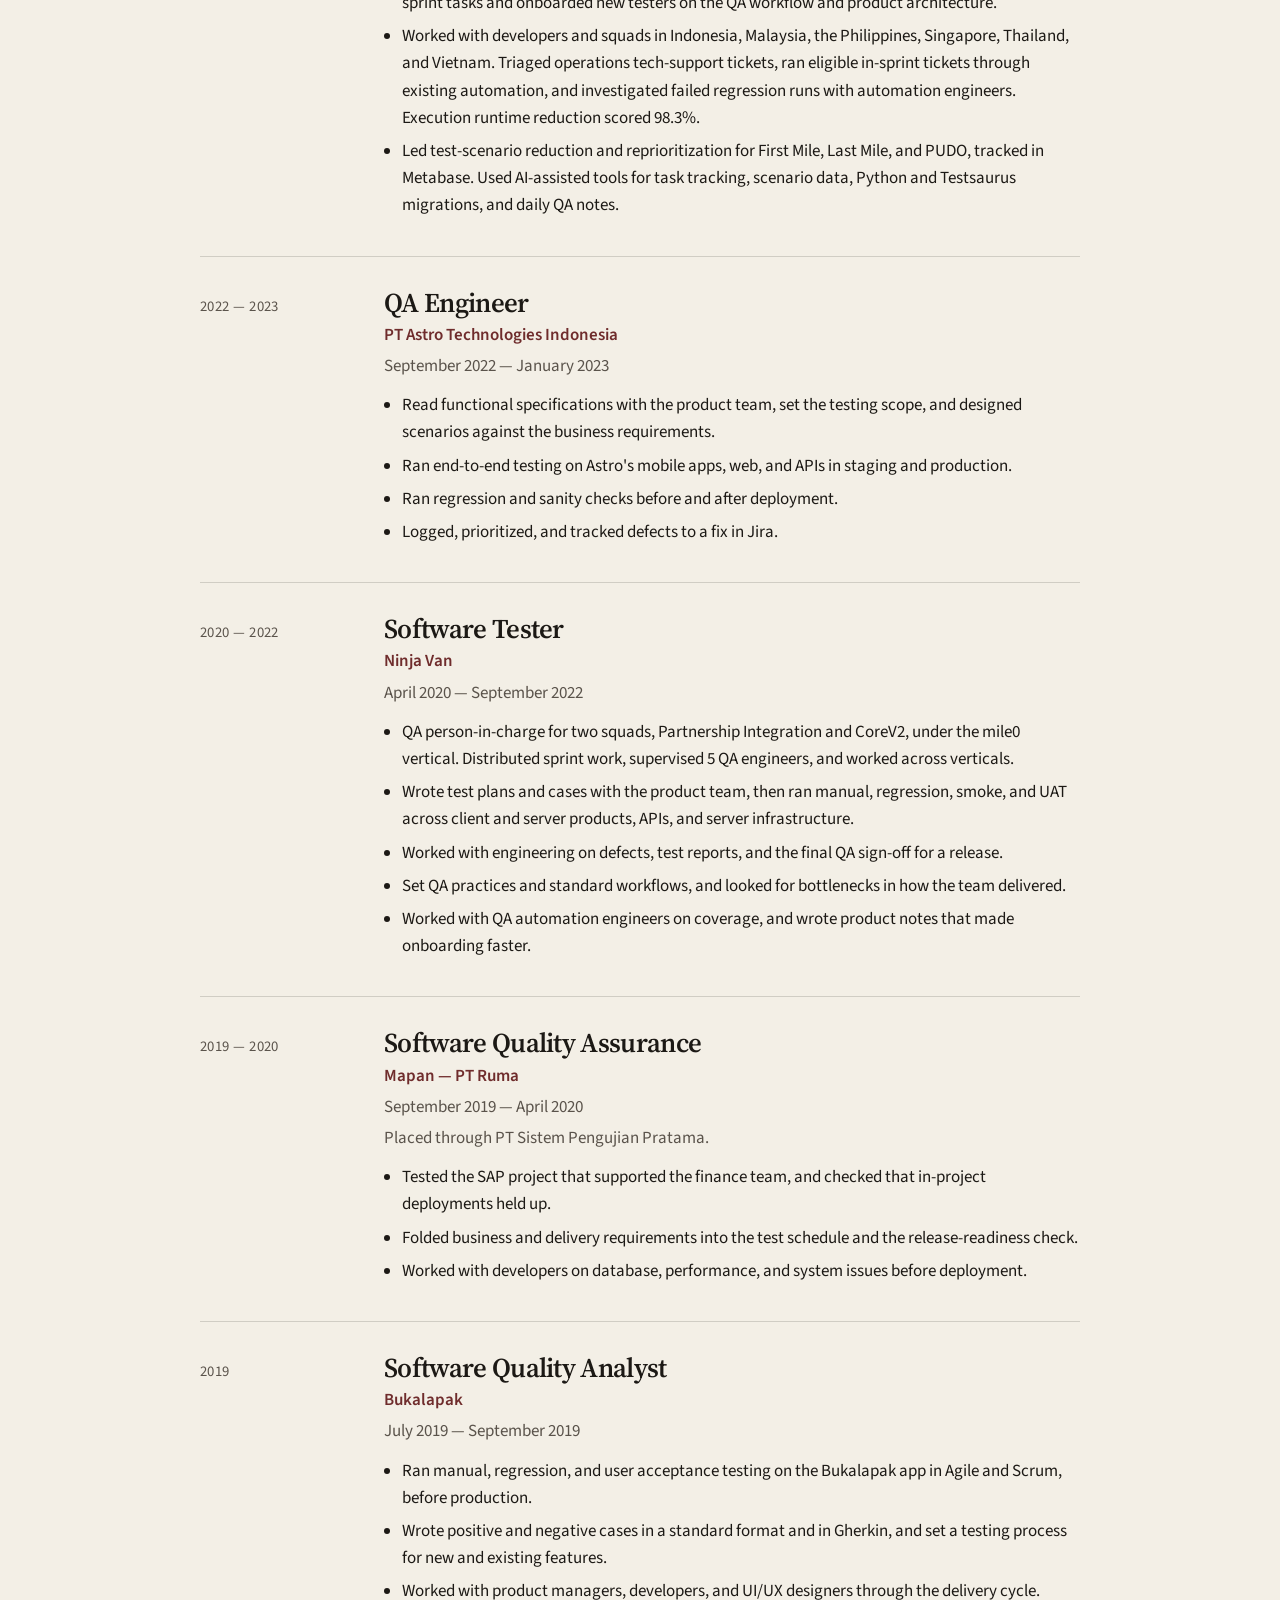
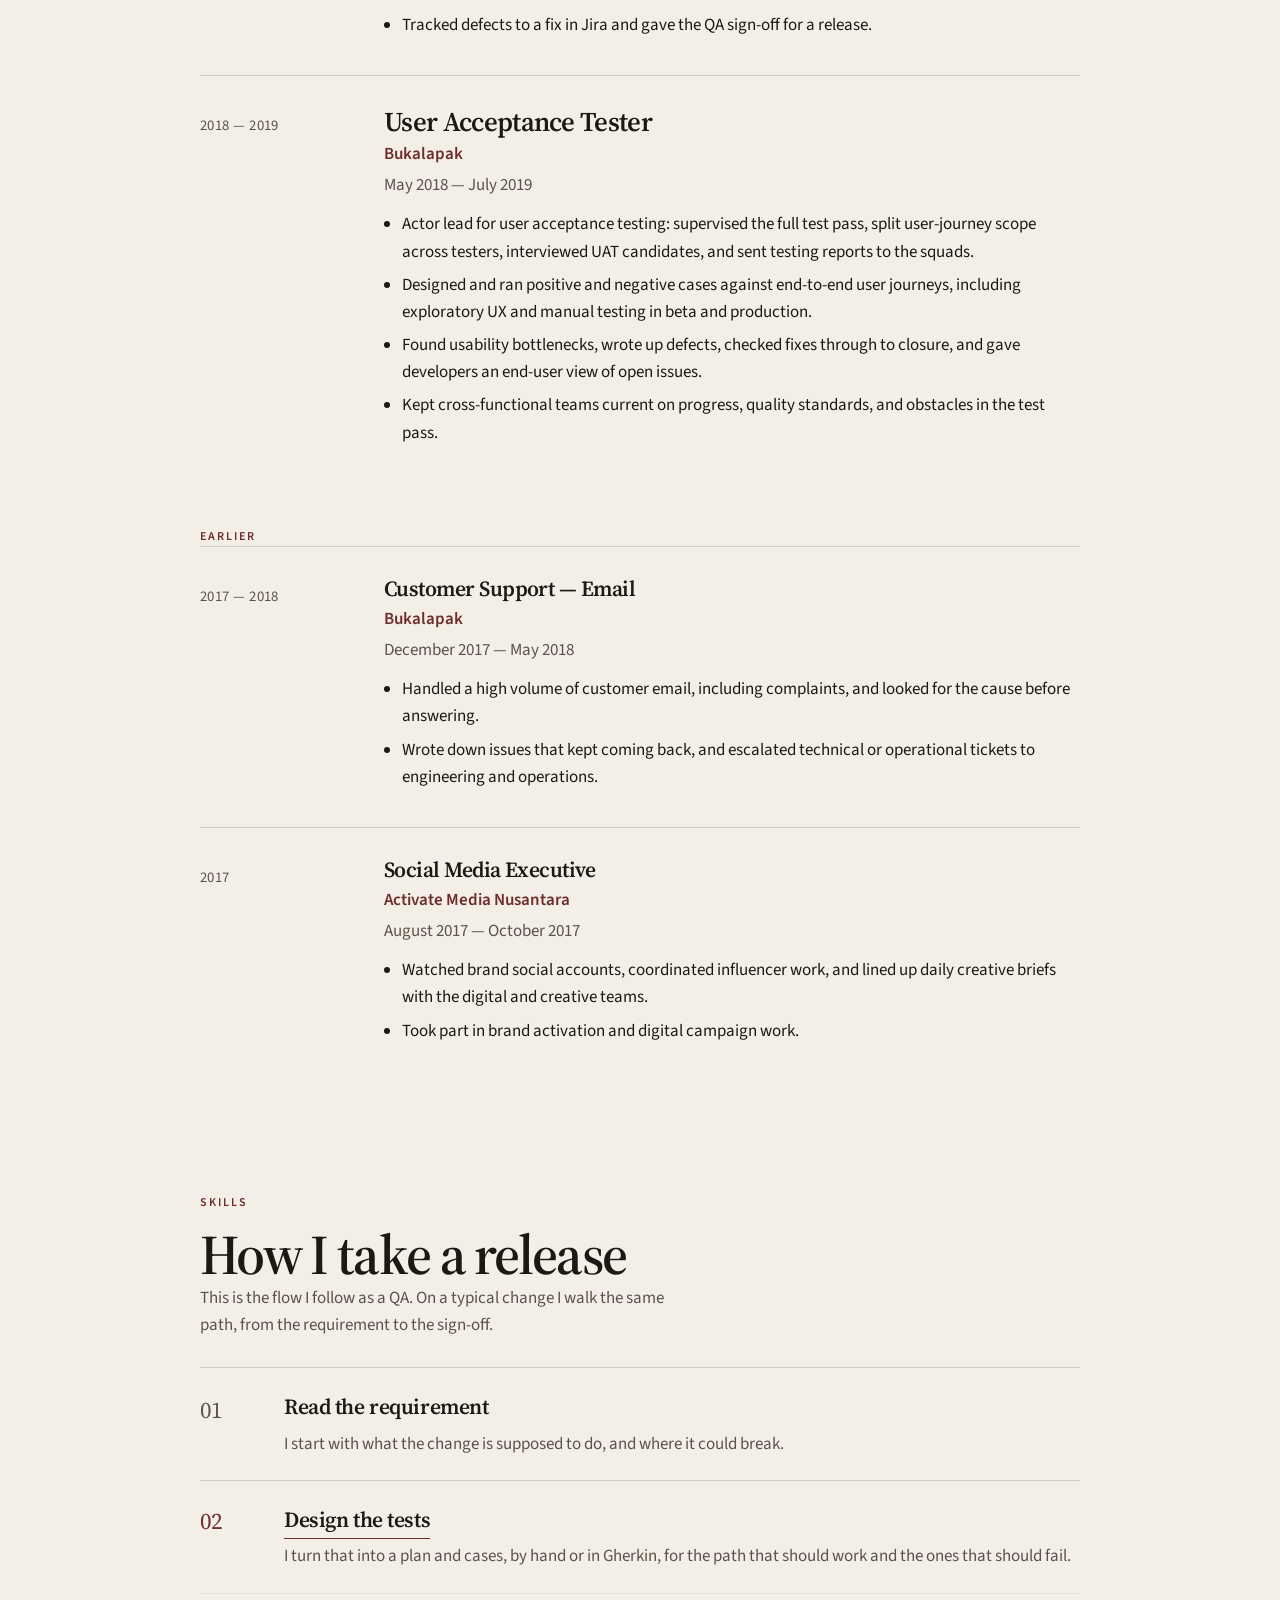
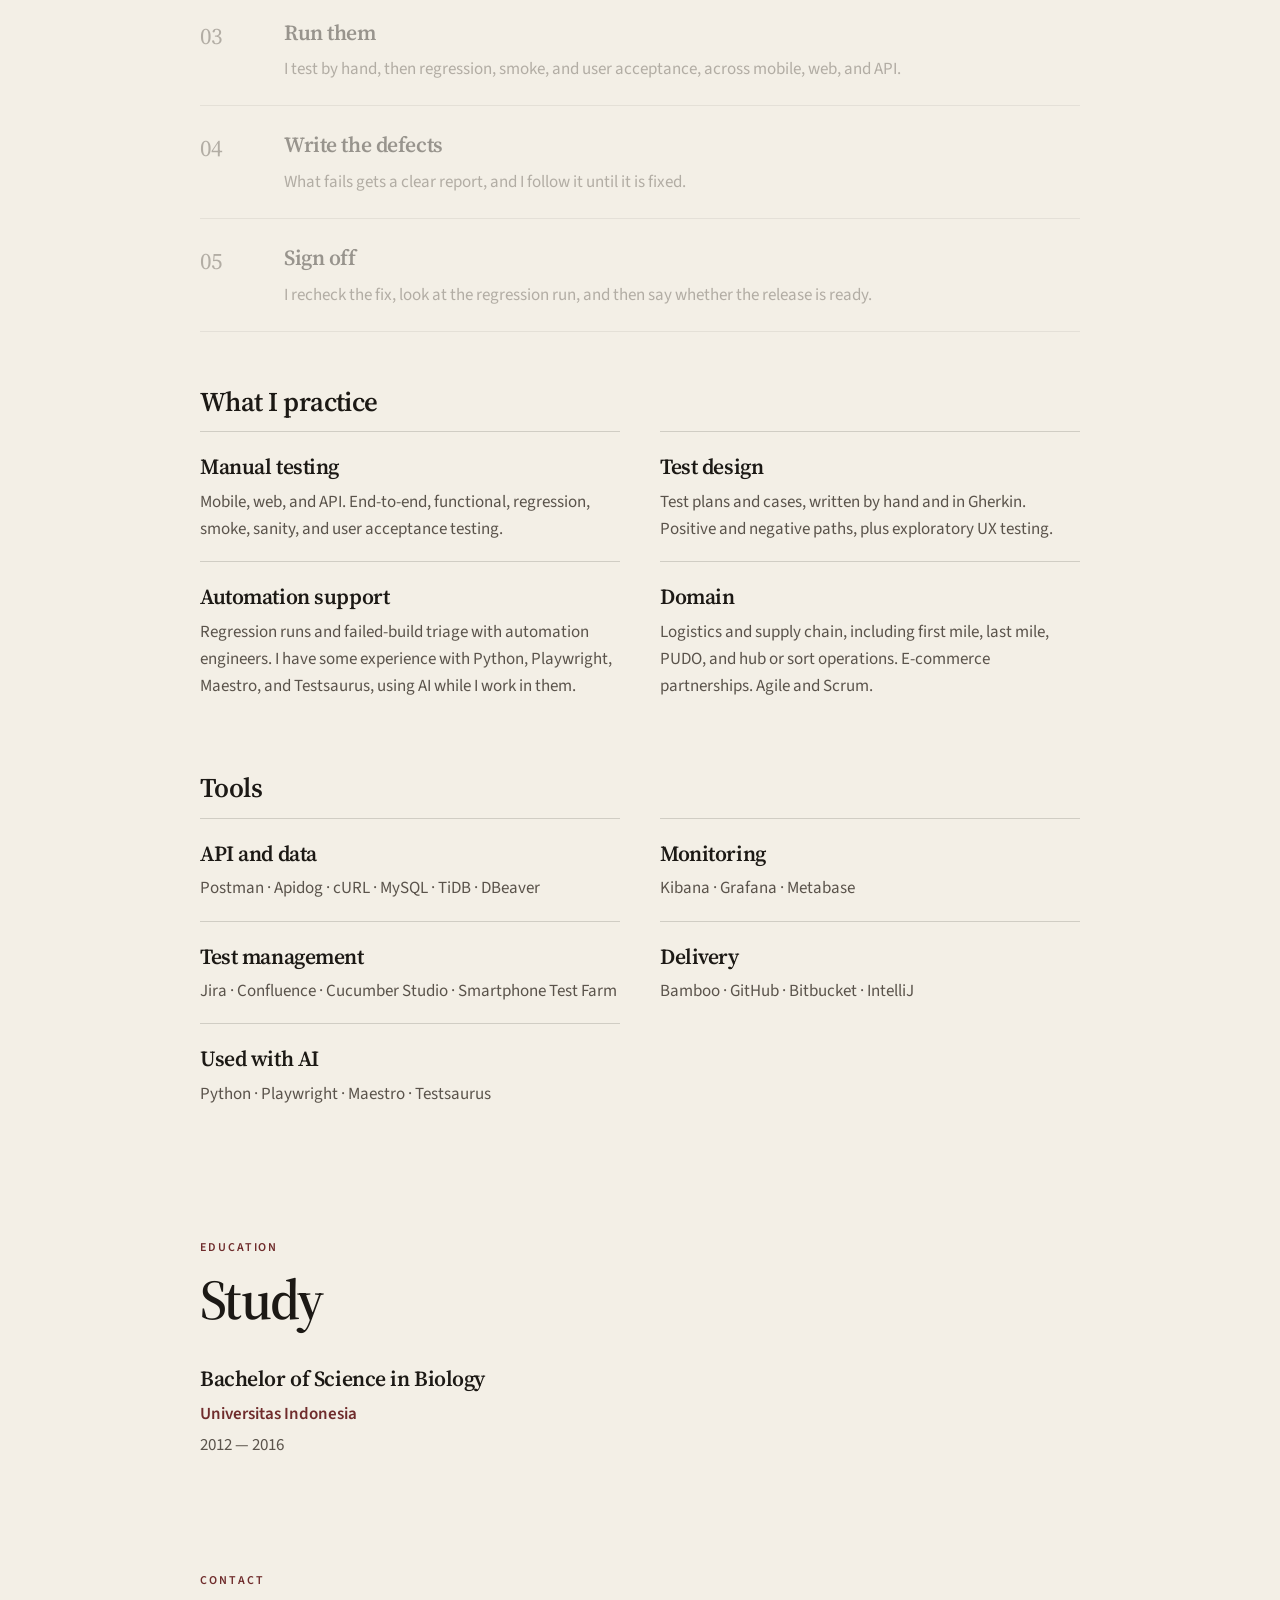
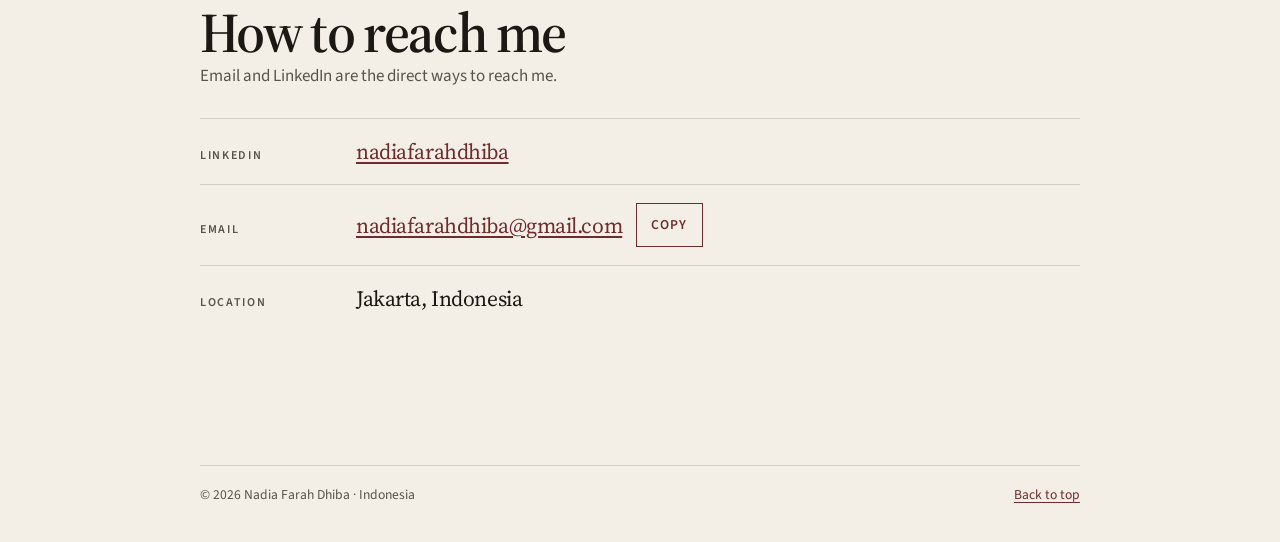
==== commit 37afe7b9: "Show the usual QA release flow and trim details that overstated the background. School extras and Ka" ====
--- a/index.html
+++ b/index.html
@@ -67,6 +67,7 @@
     <div class="wrap">
       <p class="kicker" data-field="skills.kicker"></p>
       <h2 class="title" data-field="skills.title"></h2>
+      <p class="intro" data-field="skills.lead"></p>
       <ol class="process" data-process></ol>
       <h3 class="subhead" data-field="skills.groupsTitle"></h3>
       <ul class="skill-list" data-skills></ul>
--- a/css/styles.css
+++ b/css/styles.css
@@ -232,7 +232,7 @@
 
 .process {
   list-style: none;
-  margin: 36px 0 0;
+  margin: 28px 0 0;
   padding: 0;
 }
 
@@ -242,17 +242,39 @@
   gap: 8px 12px;
   padding: 22px 0;
   border-top: 1px solid var(--line);
+  opacity: 0.42;
+  transition: opacity 0.55s ease;
 }
 
 .process li:last-child { border-bottom: 1px solid var(--line); }
+
+.process li.is-on { opacity: 1; }
 
 .step-no {
   font-family: var(--serif);
   font-size: 1.45rem;
   letter-spacing: -0.03em;
-  color: var(--accent);
+  color: var(--muted);
   padding-top: 2px;
-}
+  transition: color 0.55s ease, transform 0.55s ease;
+}
+
+.process li.is-on .step-no {
+  color: var(--accent);
+  transform: translateY(-2px);
+}
+
+.process h3 {
+  display: inline-block;
+  background-image: linear-gradient(var(--accent), var(--accent));
+  background-repeat: no-repeat;
+  background-position: 0 100%;
+  background-size: 0 1px;
+  padding-bottom: 2px;
+  transition: background-size 0.7s ease;
+}
+
+.process li.is-on h3 { background-size: 100% 1px; }
 
 .process h3,
 .skill-list h3,
@@ -520,6 +542,18 @@
     transform: none;
     transition: none;
   }
+
+  .process li,
+  .process li.is-on {
+    opacity: 1;
+    transition: none;
+  }
+
+  .step-no,
+  .process li.is-on .step-no { transform: none; transition: none; }
+
+  .process h3,
+  .process li.is-on h3 { transition: none; background-size: 0 0; }
 }
 
 @media print {
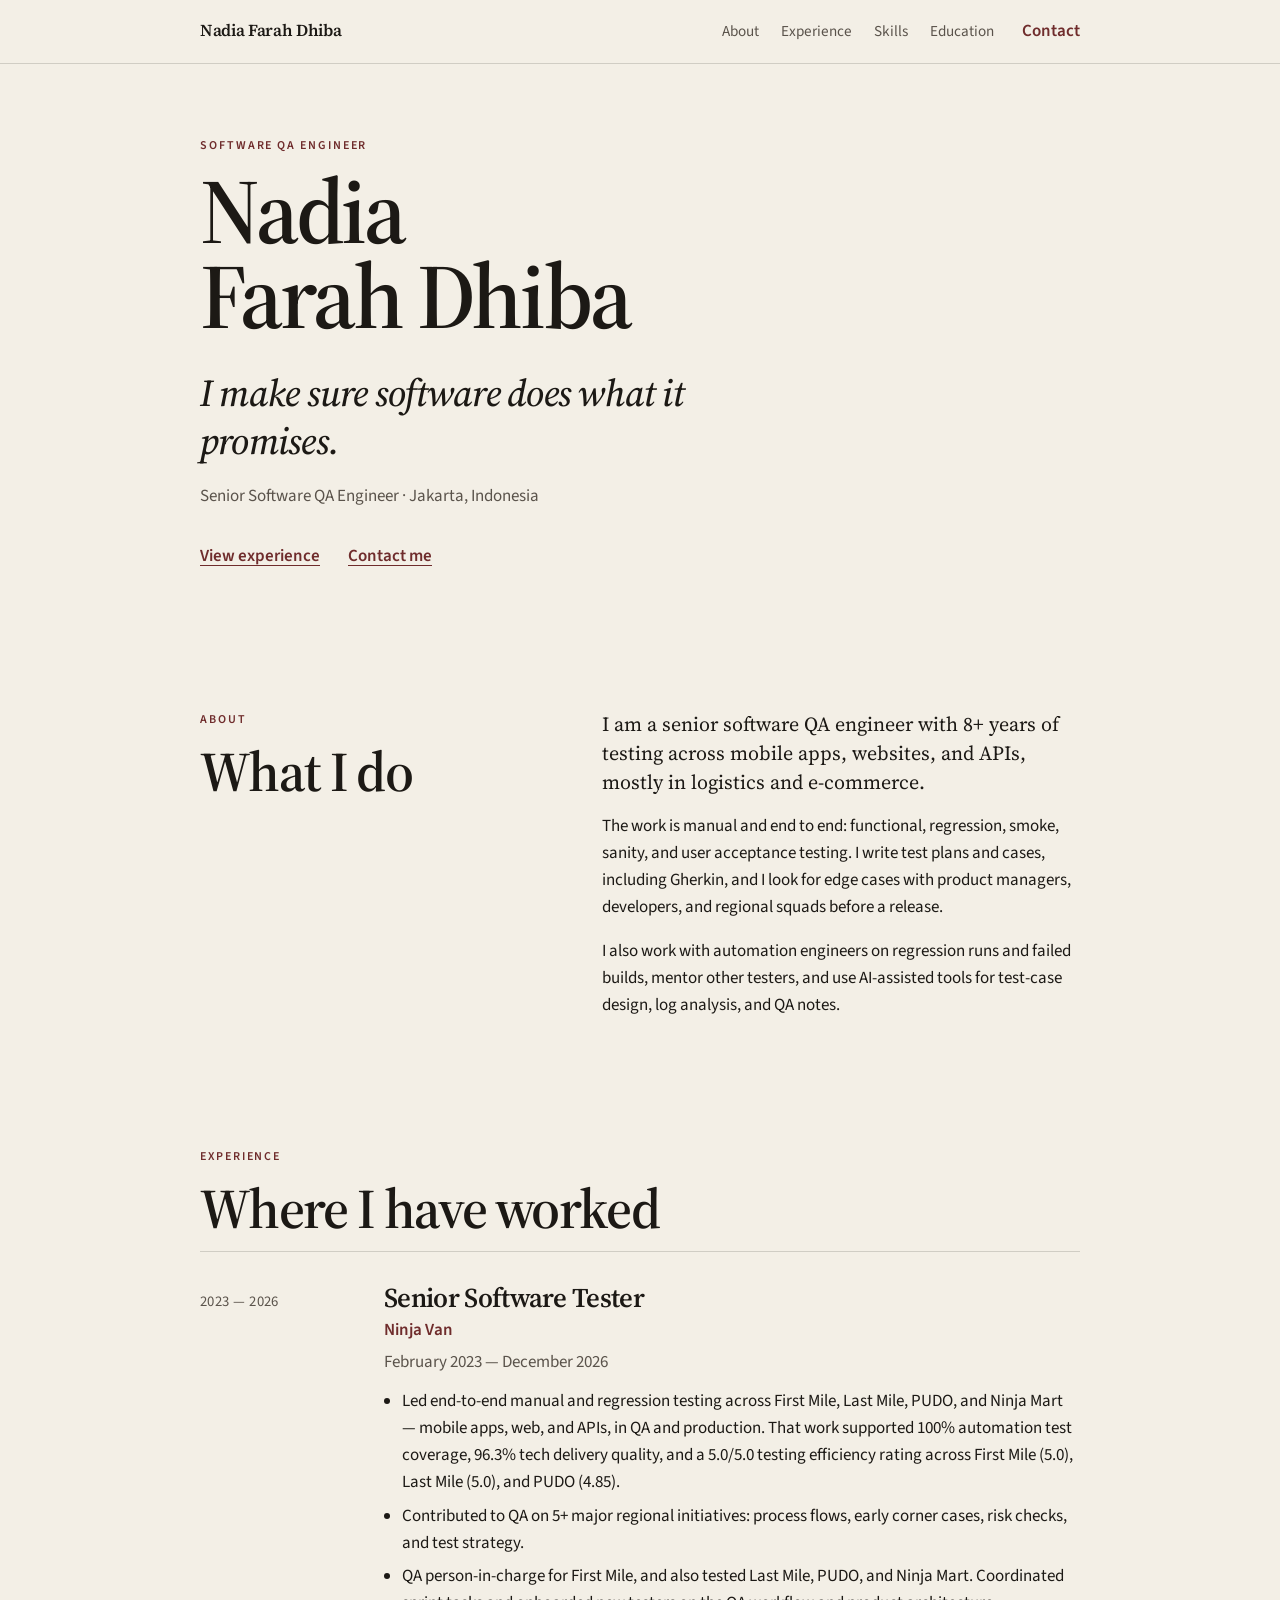
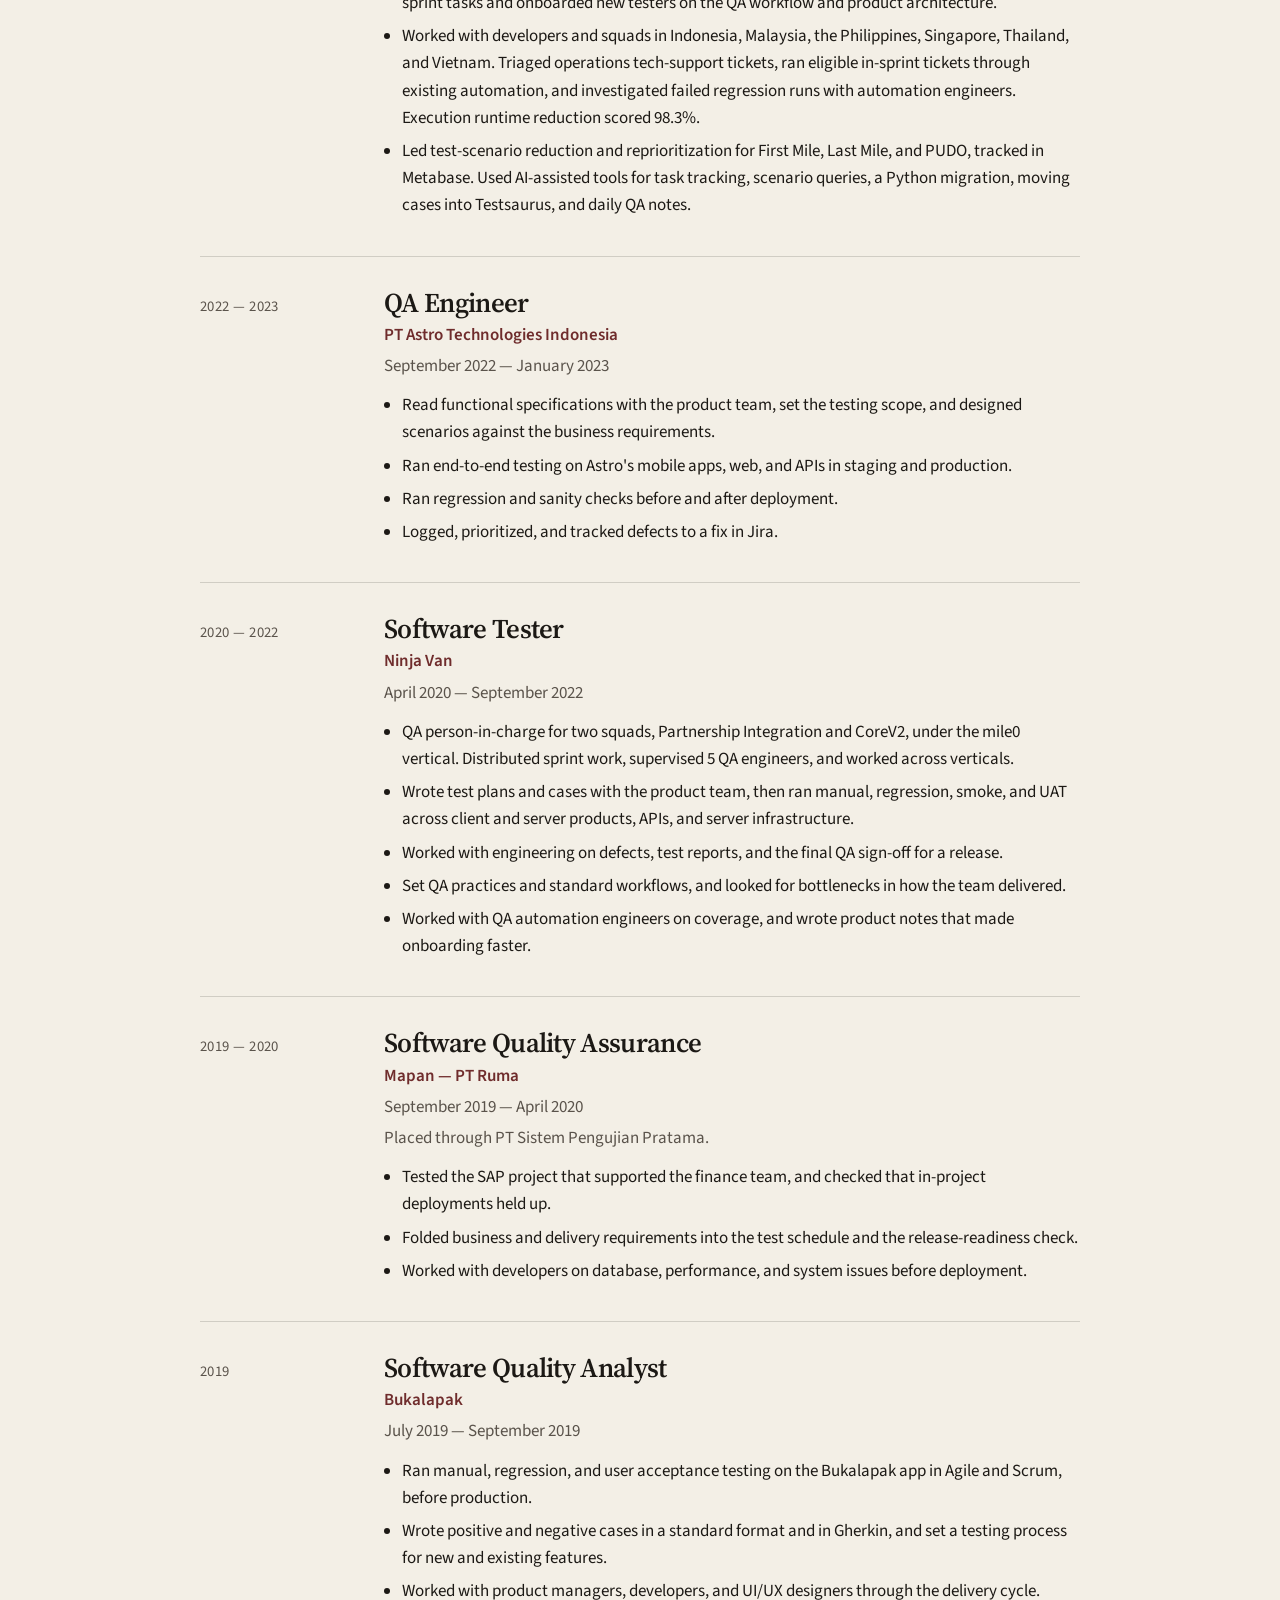
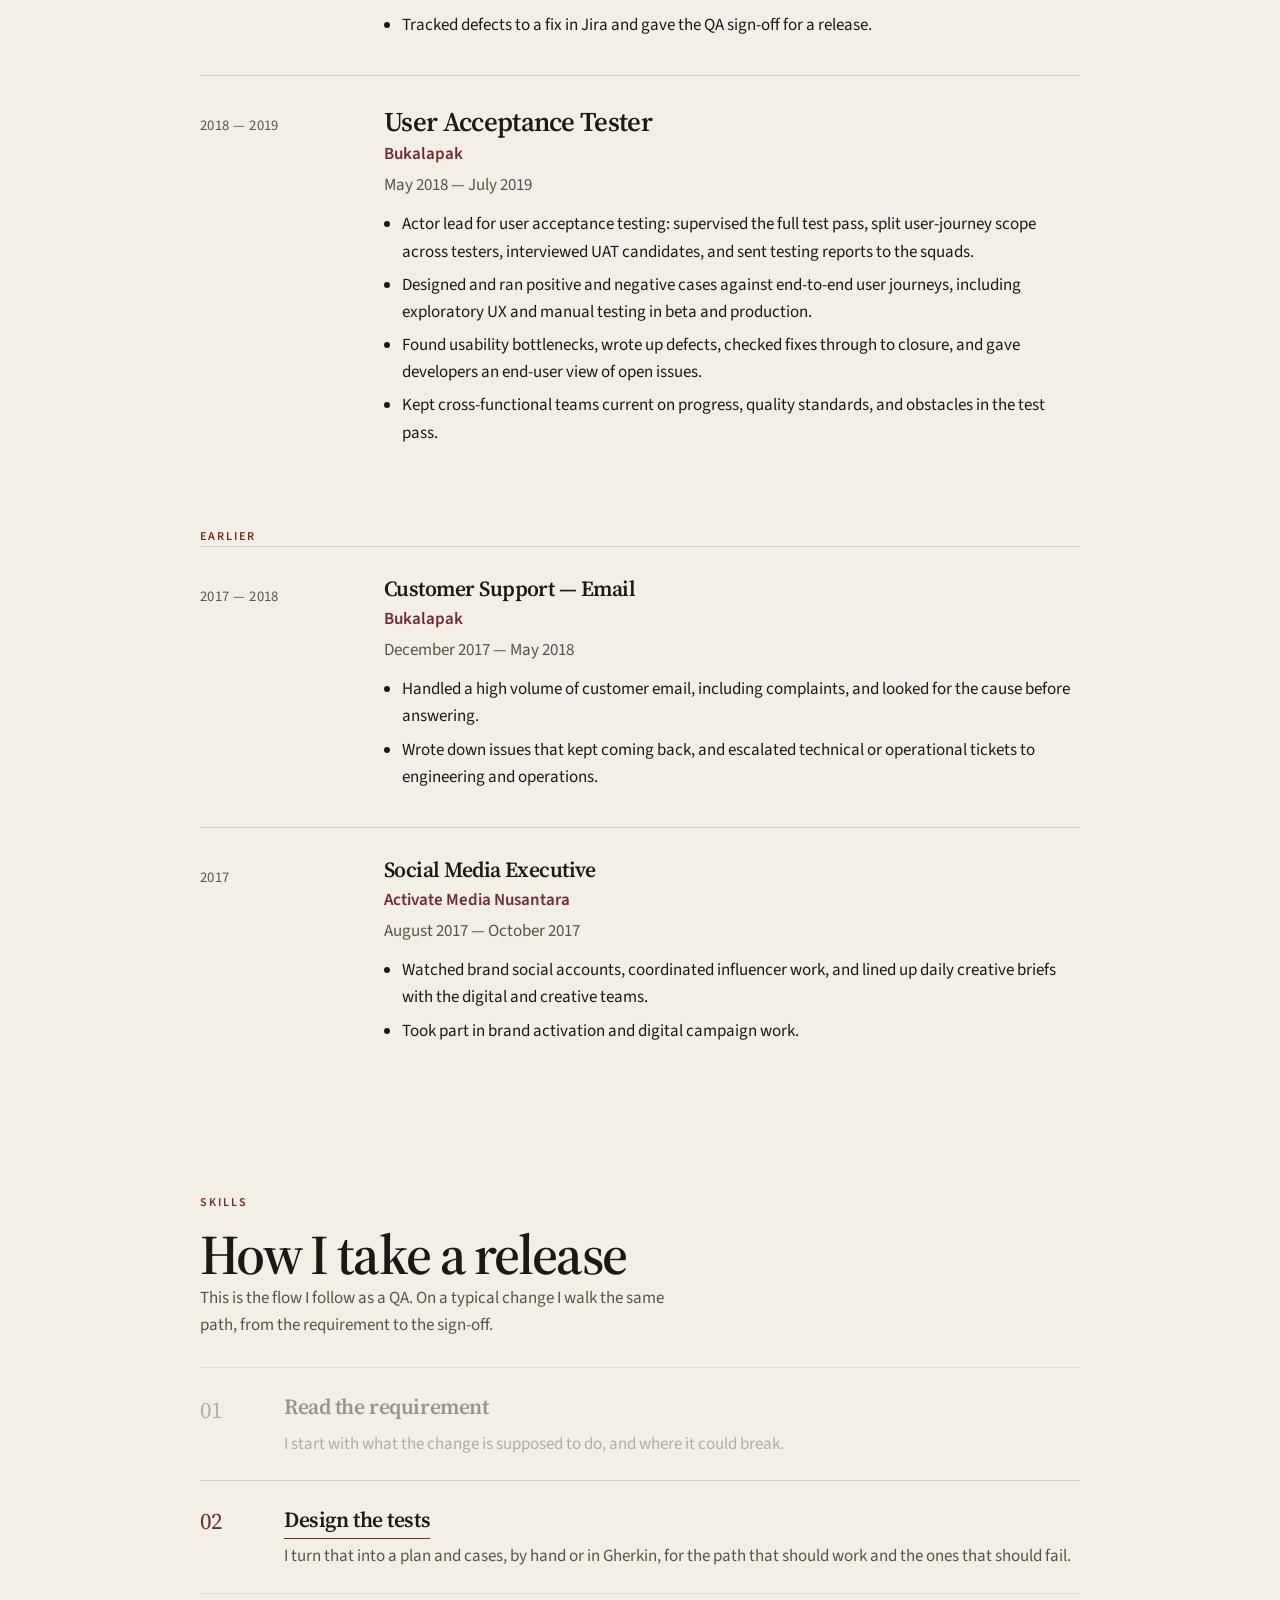
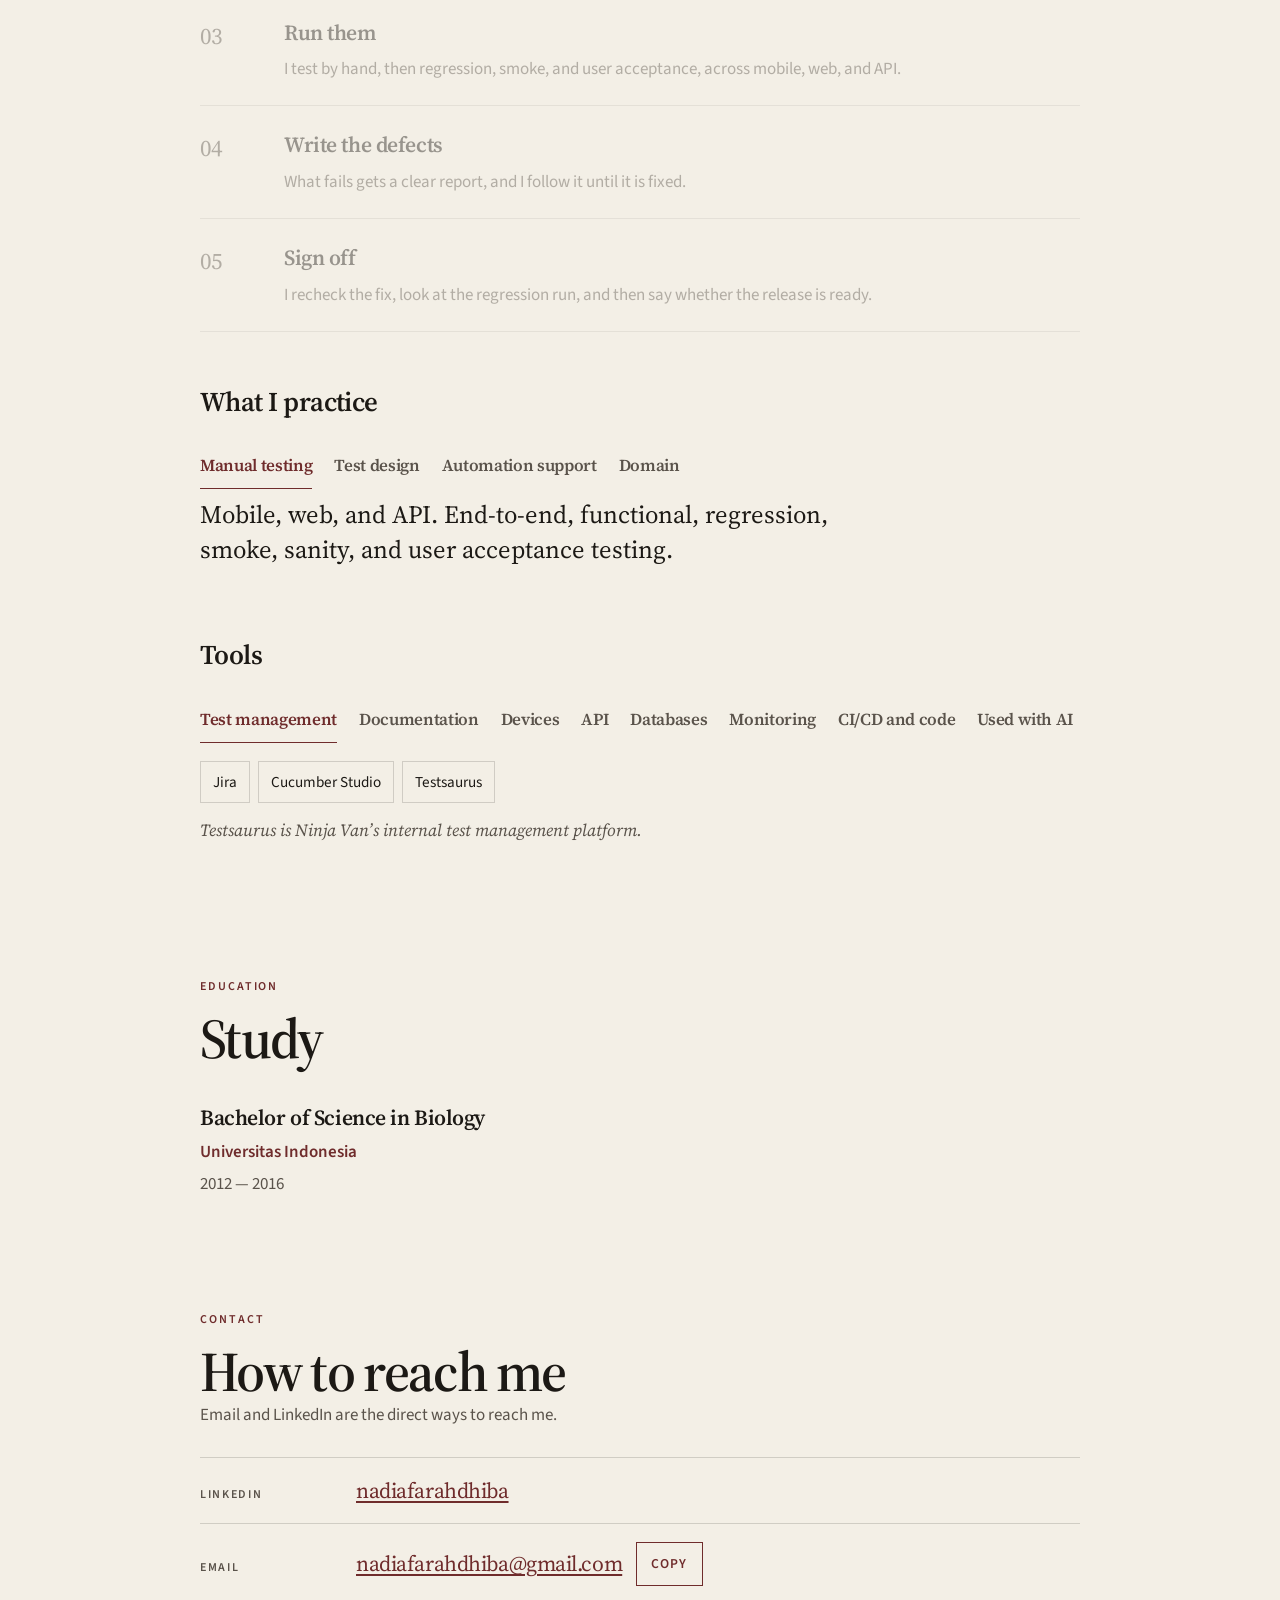
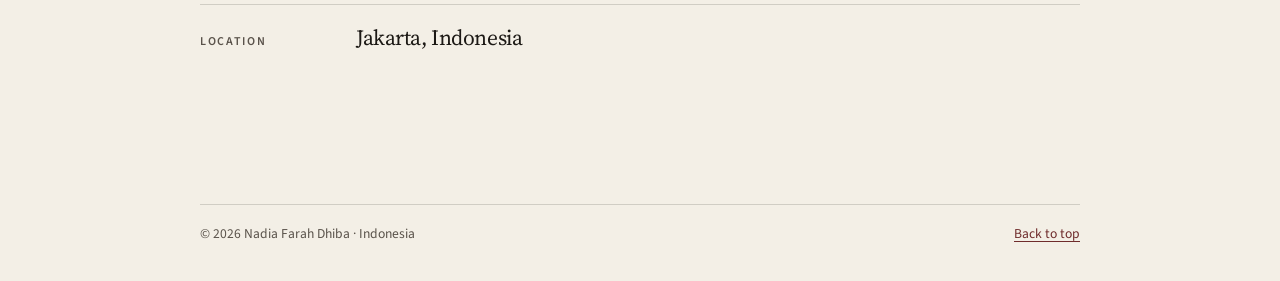
==== commit 4cacfc5b: "Let the practice and tool groups open one at a time. A chosen category reveals its description or to" ====
--- a/index.html
+++ b/index.html
@@ -70,7 +70,7 @@
       <p class="intro" data-field="skills.lead"></p>
       <ol class="process" data-process></ol>
       <h3 class="subhead" data-field="skills.groupsTitle"></h3>
-      <ul class="skill-list" data-skills></ul>
+      <div data-skills></div>
       <h3 class="subhead" data-field="toolsTitle"></h3>
       <div data-tools></div>
     </div>
--- a/css/styles.css
+++ b/css/styles.css
@@ -303,18 +303,72 @@
   letter-spacing: -0.02em;
 }
 
-.skill-list {
-  list-style: none;
-  margin: 8px 0 0;
-  padding: 0;
-  display: grid;
-  grid-template-columns: 1fr 1fr;
-  gap: 0 40px;
-}
-
-.skill-list li {
-  padding: 18px 0;
-  border-top: 1px solid var(--line);
+.picker {
+  display: flex;
+  flex-wrap: wrap;
+  gap: 8px 22px;
+  margin-top: 22px;
+}
+
+.picker button {
+  appearance: none;
+  border: 0;
+  border-bottom: 1px solid transparent;
+  background: none;
+  padding: 8px 0;
+  min-height: 44px;
+  color: var(--muted);
+  font: 600 1.05rem/1 var(--serif);
+  letter-spacing: -0.02em;
+  cursor: pointer;
+}
+
+.picker button[aria-selected="true"] {
+  color: var(--accent);
+  border-bottom-color: var(--accent);
+}
+
+.practice-panel {
+  margin-top: 8px;
+  max-width: 40rem;
+  min-height: 5.5rem;
+}
+
+.practice-panel p {
+  margin: 0;
+  font-family: var(--serif);
+  font-size: clamp(1.25rem, 2vw, 1.55rem);
+  line-height: 1.4;
+  color: var(--ink);
+  animation: rise 0.45s ease;
+}
+
+.tool-panel { margin-top: 18px; min-height: 6.5rem; }
+
+.chips {
+  display: flex;
+  flex-wrap: wrap;
+  gap: 8px;
+}
+
+.chip {
+  border: 1px solid var(--line);
+  padding: 8px 12px;
+  font-size: 0.95rem;
+  animation: rise 0.4s ease both;
+}
+
+.tool-note {
+  margin: 14px 0 0;
+  max-width: 40rem;
+  color: var(--muted);
+  font-family: var(--serif);
+  font-style: italic;
+}
+
+@keyframes rise {
+  from { opacity: 0; transform: translateY(8px); }
+  to { opacity: 1; transform: none; }
 }
 
 .unfilled {
@@ -554,6 +608,9 @@
 
   .process h3,
   .process li.is-on h3 { transition: none; background-size: 0 0; }
+
+  .practice-panel p,
+  .chip { animation: none; }
 }
 
 @media print {
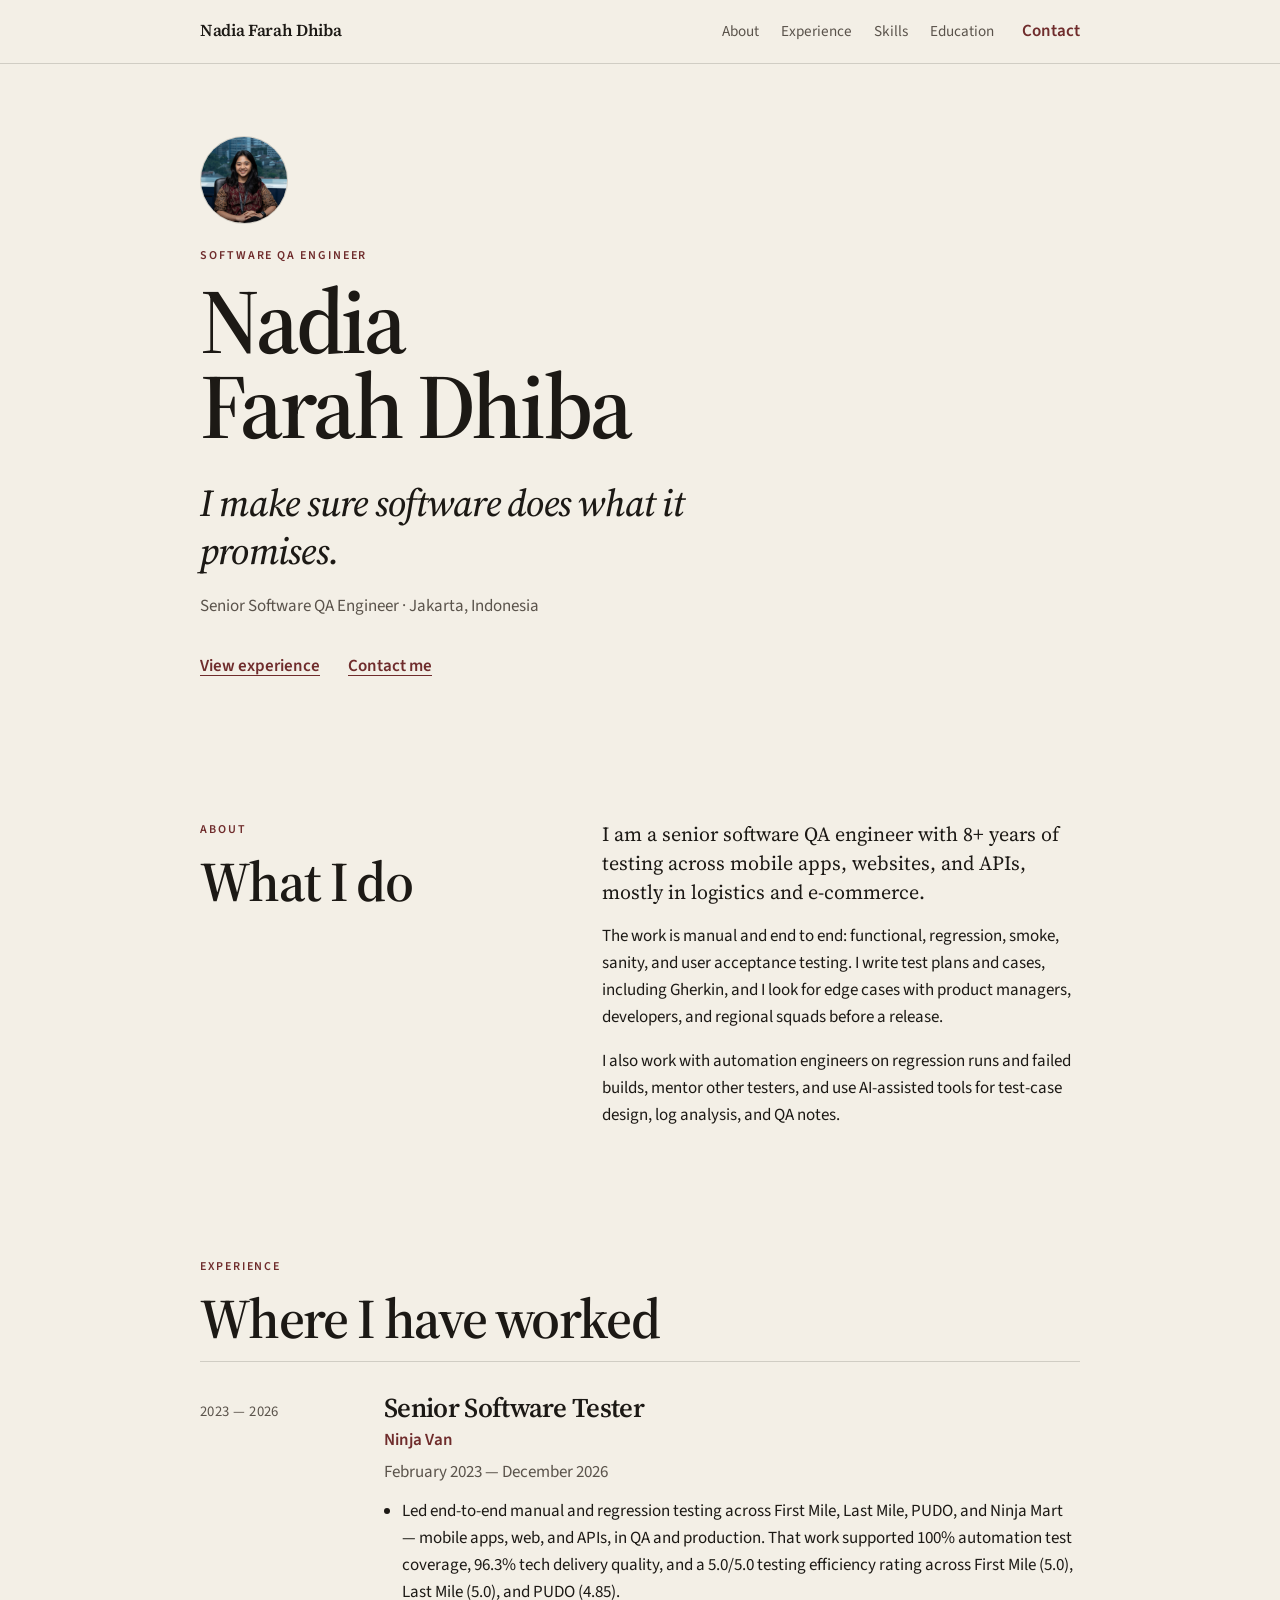
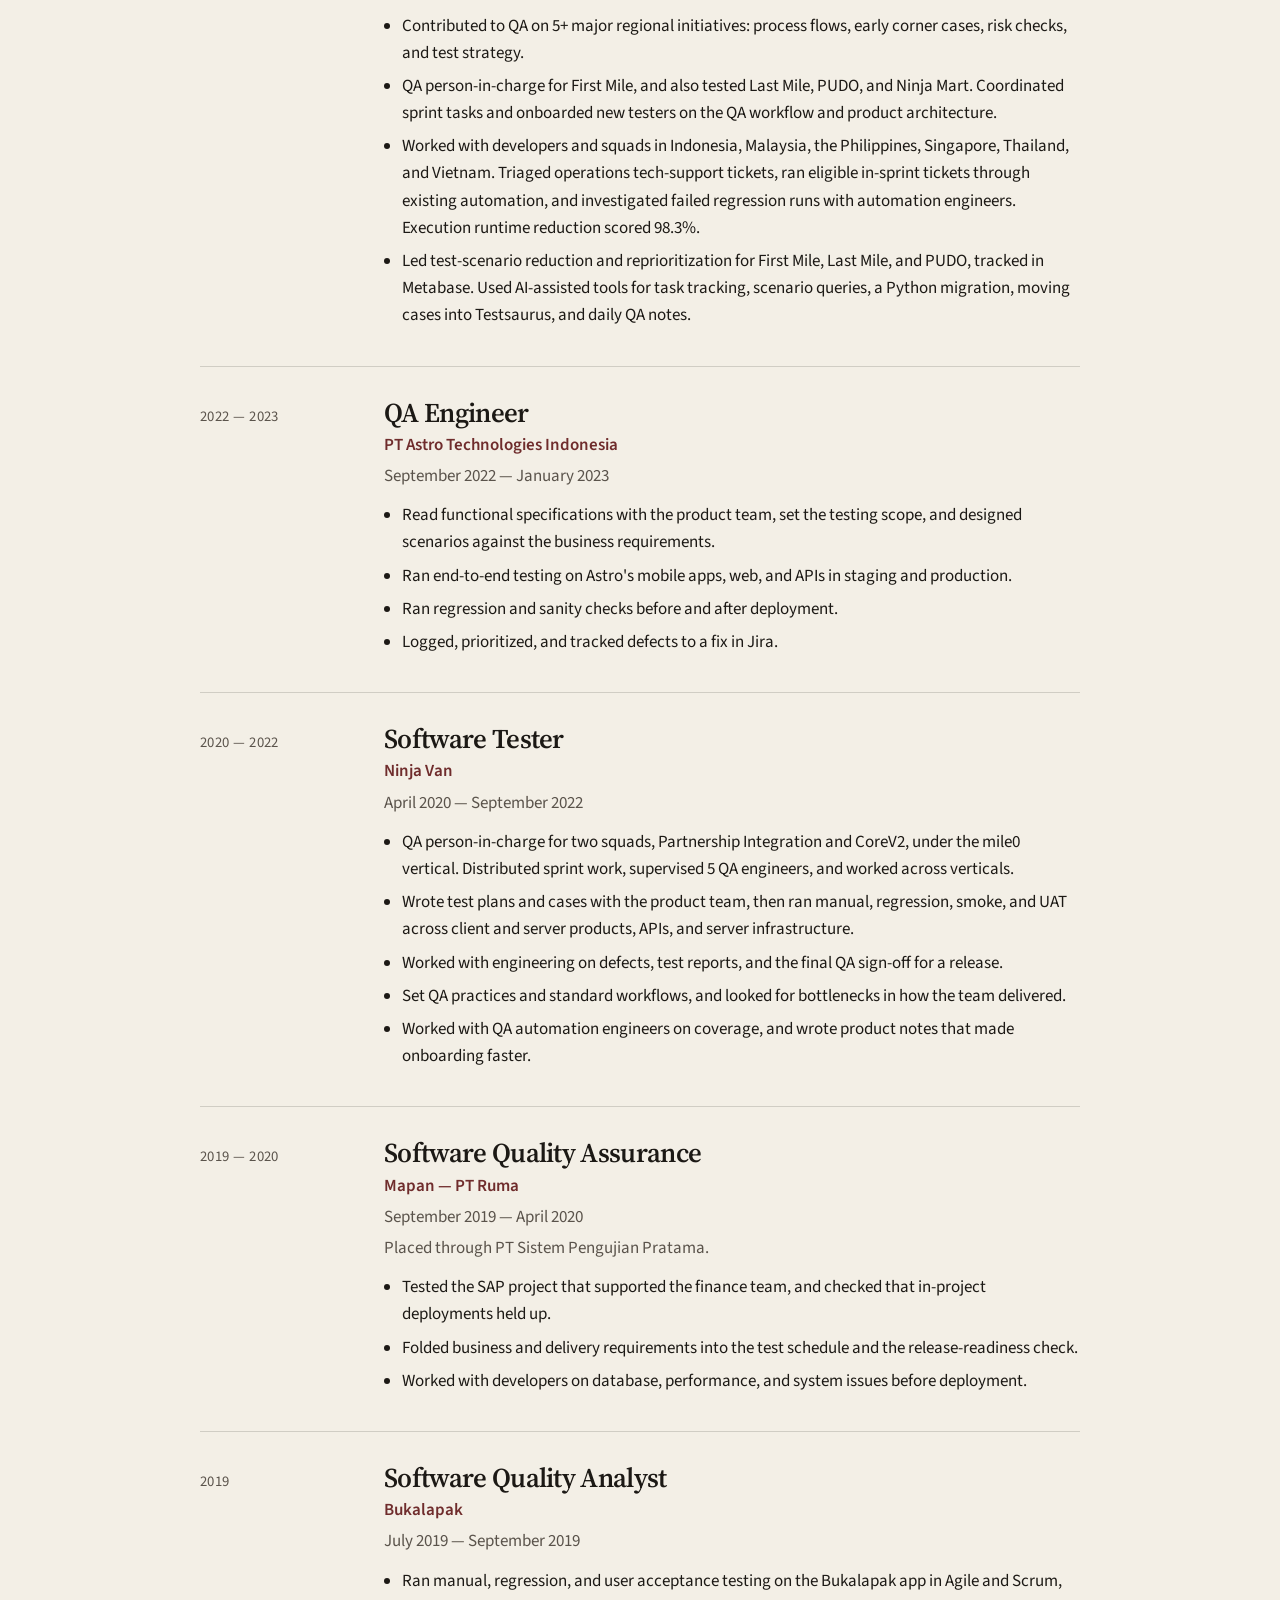
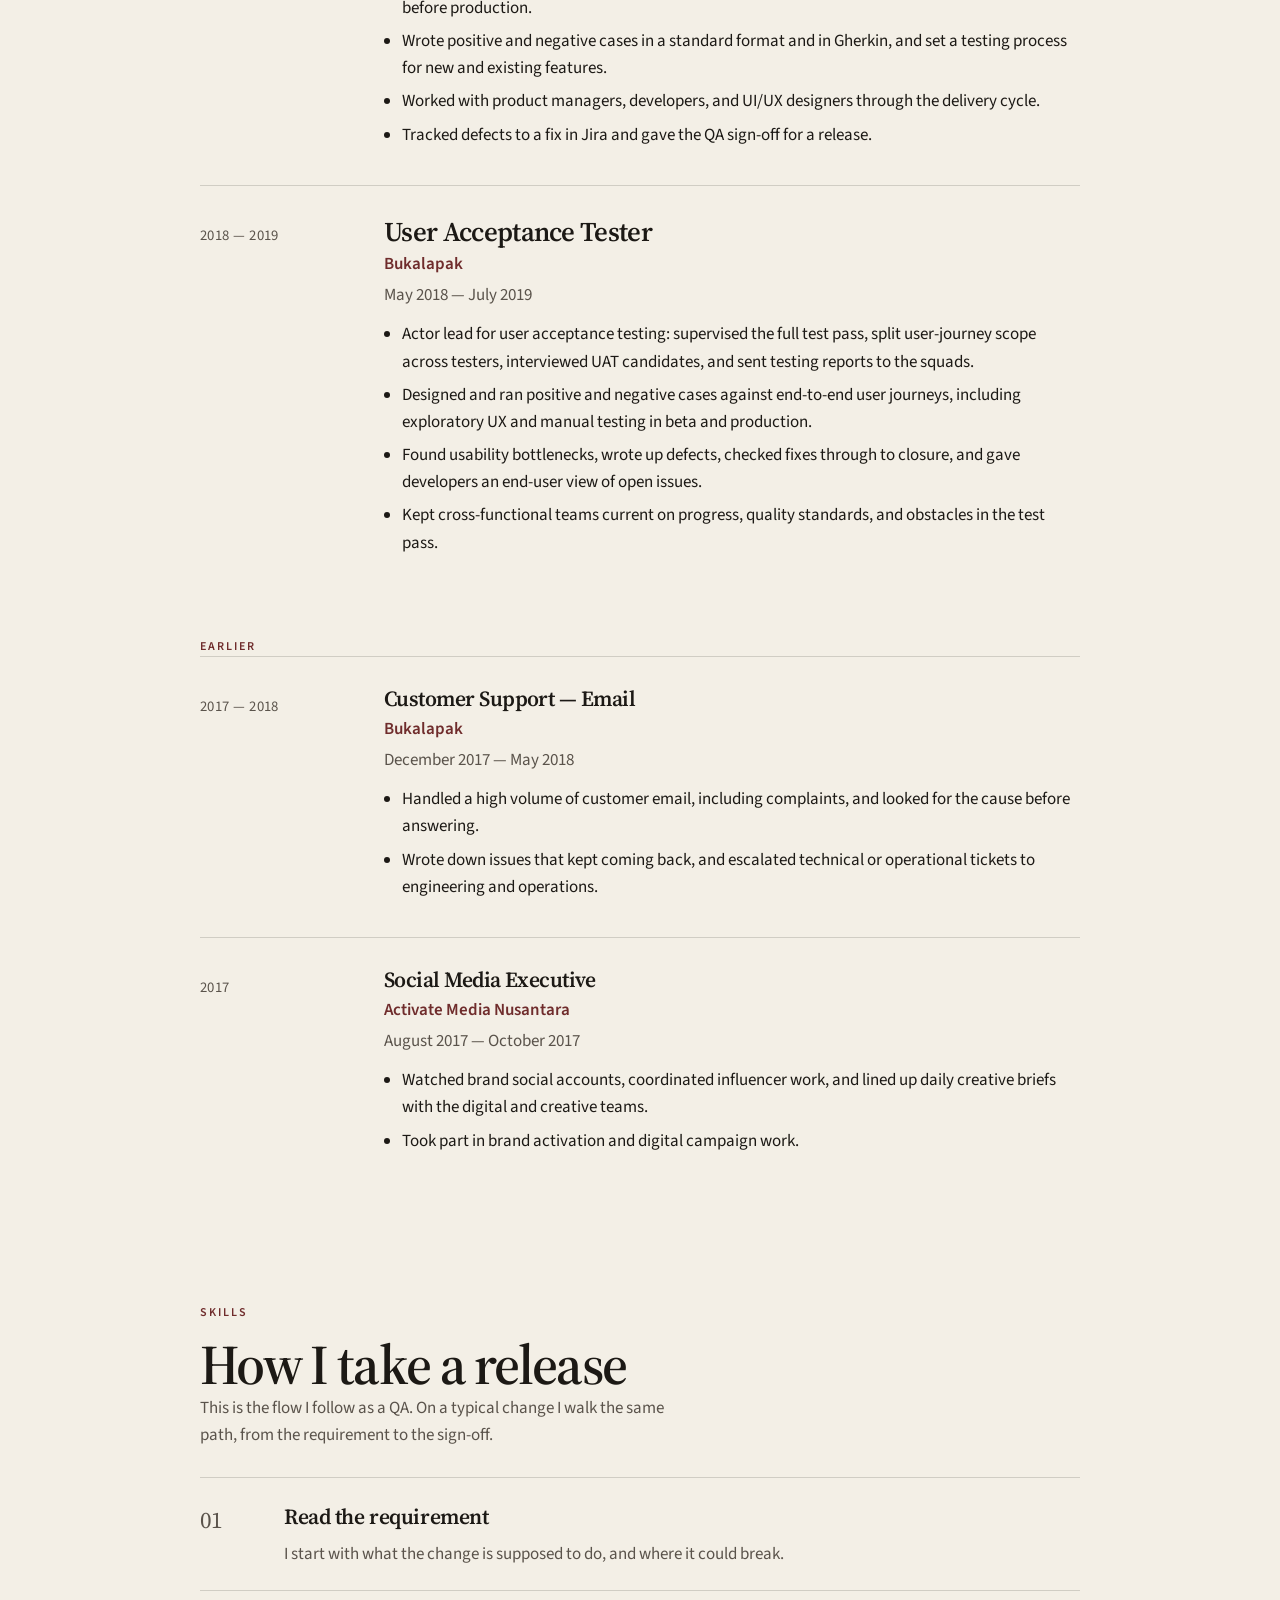
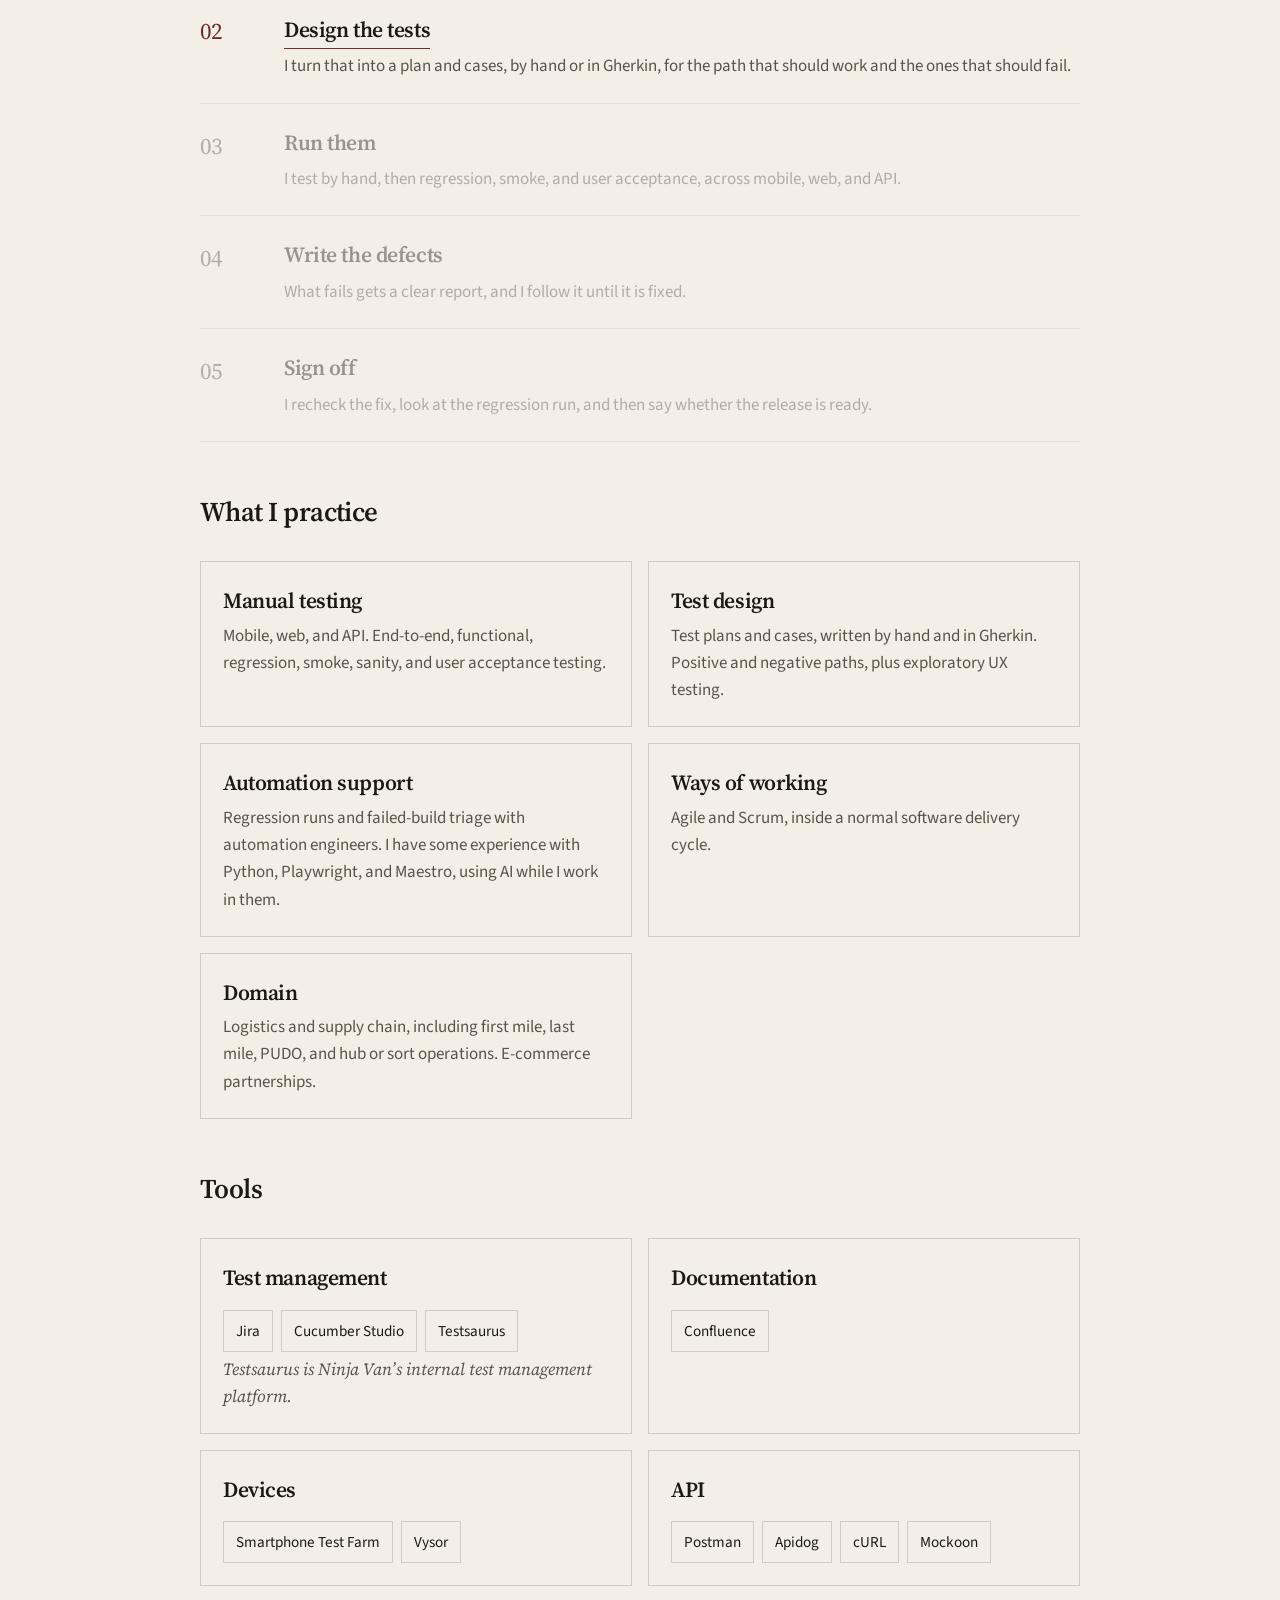
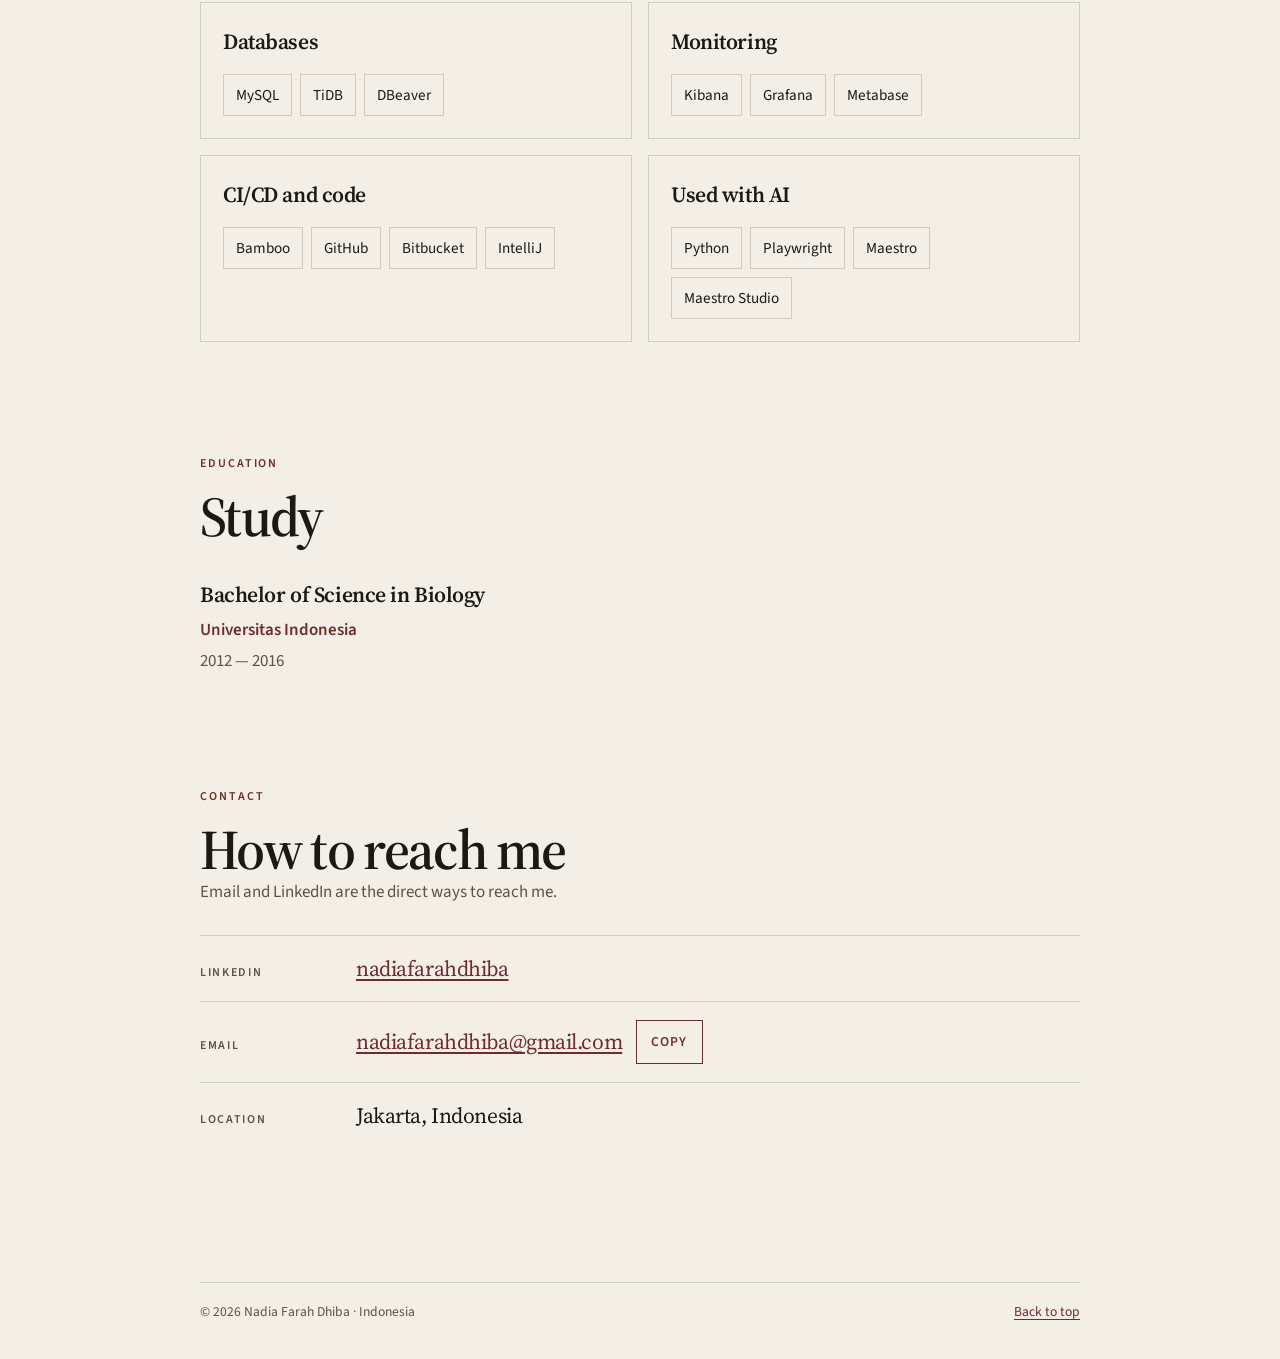
==== commit b880d7d4: "Add a small portrait above the name. Co-authored-by: Cursor <cursoragent@cursor.com>" ====
--- a/index.html
+++ b/index.html
@@ -30,7 +30,7 @@
 <main id="top">
   <section class="hero">
     <div class="wrap">
-      <!-- Portrait: add an image here when you have one. Until then the name is the visual. -->
+      <img class="portrait" src="images/nadia.jpg" width="88" height="88" alt="Nadia Farah Dhiba">
       <p class="kicker" data-field="hero.kicker"></p>
       <h1 class="name">
         <span data-field="hero.givenName"></span>
--- a/css/styles.css
+++ b/css/styles.css
@@ -110,6 +110,17 @@
 
 .hero { padding: 72px 0 28px; }
 
+.portrait {
+  display: block;
+  width: 88px;
+  height: 88px;
+  margin: 0 0 22px;
+  object-fit: cover;
+  object-position: center 28%;
+  border-radius: 50%;
+  border: 1px solid var(--line);
+}
+
 .kicker {
   margin: 0 0 14px;
   font-size: 0.75rem;
@@ -277,7 +288,7 @@
 .process li.is-on h3 { background-size: 100% 1px; }
 
 .process h3,
-.skill-list h3,
+.info-card h3,
 .degree h3 {
   margin: 0;
   font-family: var(--serif);
@@ -287,7 +298,7 @@
 }
 
 .process p,
-.skill-list p,
+.info-card p,
 .degree p,
 .job .scope,
 .job .period {
@@ -303,47 +314,19 @@
   letter-spacing: -0.02em;
 }
 
-.picker {
-  display: flex;
-  flex-wrap: wrap;
-  gap: 8px 22px;
-  margin-top: 22px;
-}
-
-.picker button {
-  appearance: none;
-  border: 0;
-  border-bottom: 1px solid transparent;
-  background: none;
-  padding: 8px 0;
-  min-height: 44px;
-  color: var(--muted);
-  font: 600 1.05rem/1 var(--serif);
-  letter-spacing: -0.02em;
-  cursor: pointer;
-}
-
-.picker button[aria-selected="true"] {
-  color: var(--accent);
-  border-bottom-color: var(--accent);
-}
-
-.practice-panel {
-  margin-top: 8px;
-  max-width: 40rem;
-  min-height: 5.5rem;
-}
-
-.practice-panel p {
-  margin: 0;
-  font-family: var(--serif);
-  font-size: clamp(1.25rem, 2vw, 1.55rem);
-  line-height: 1.4;
-  color: var(--ink);
-  animation: rise 0.45s ease;
-}
-
-.tool-panel { margin-top: 18px; min-height: 6.5rem; }
+.card-grid {
+  display: grid;
+  grid-template-columns: 1fr 1fr;
+  gap: 16px;
+  margin-top: 28px;
+}
+
+.info-card {
+  border: 1px solid var(--line);
+  padding: 22px;
+}
+
+.info-card .chips { margin-top: 14px; }
 
 .chips {
   display: flex;
@@ -566,7 +549,7 @@
 
   .about-grid,
   .edu,
-  .skill-list,
+  .card-grid,
   .stat-row,
   .job,
   .contact-row {
@@ -609,7 +592,6 @@
   .process h3,
   .process li.is-on h3 { transition: none; background-size: 0 0; }
 
-  .practice-panel p,
   .chip { animation: none; }
 }
 
